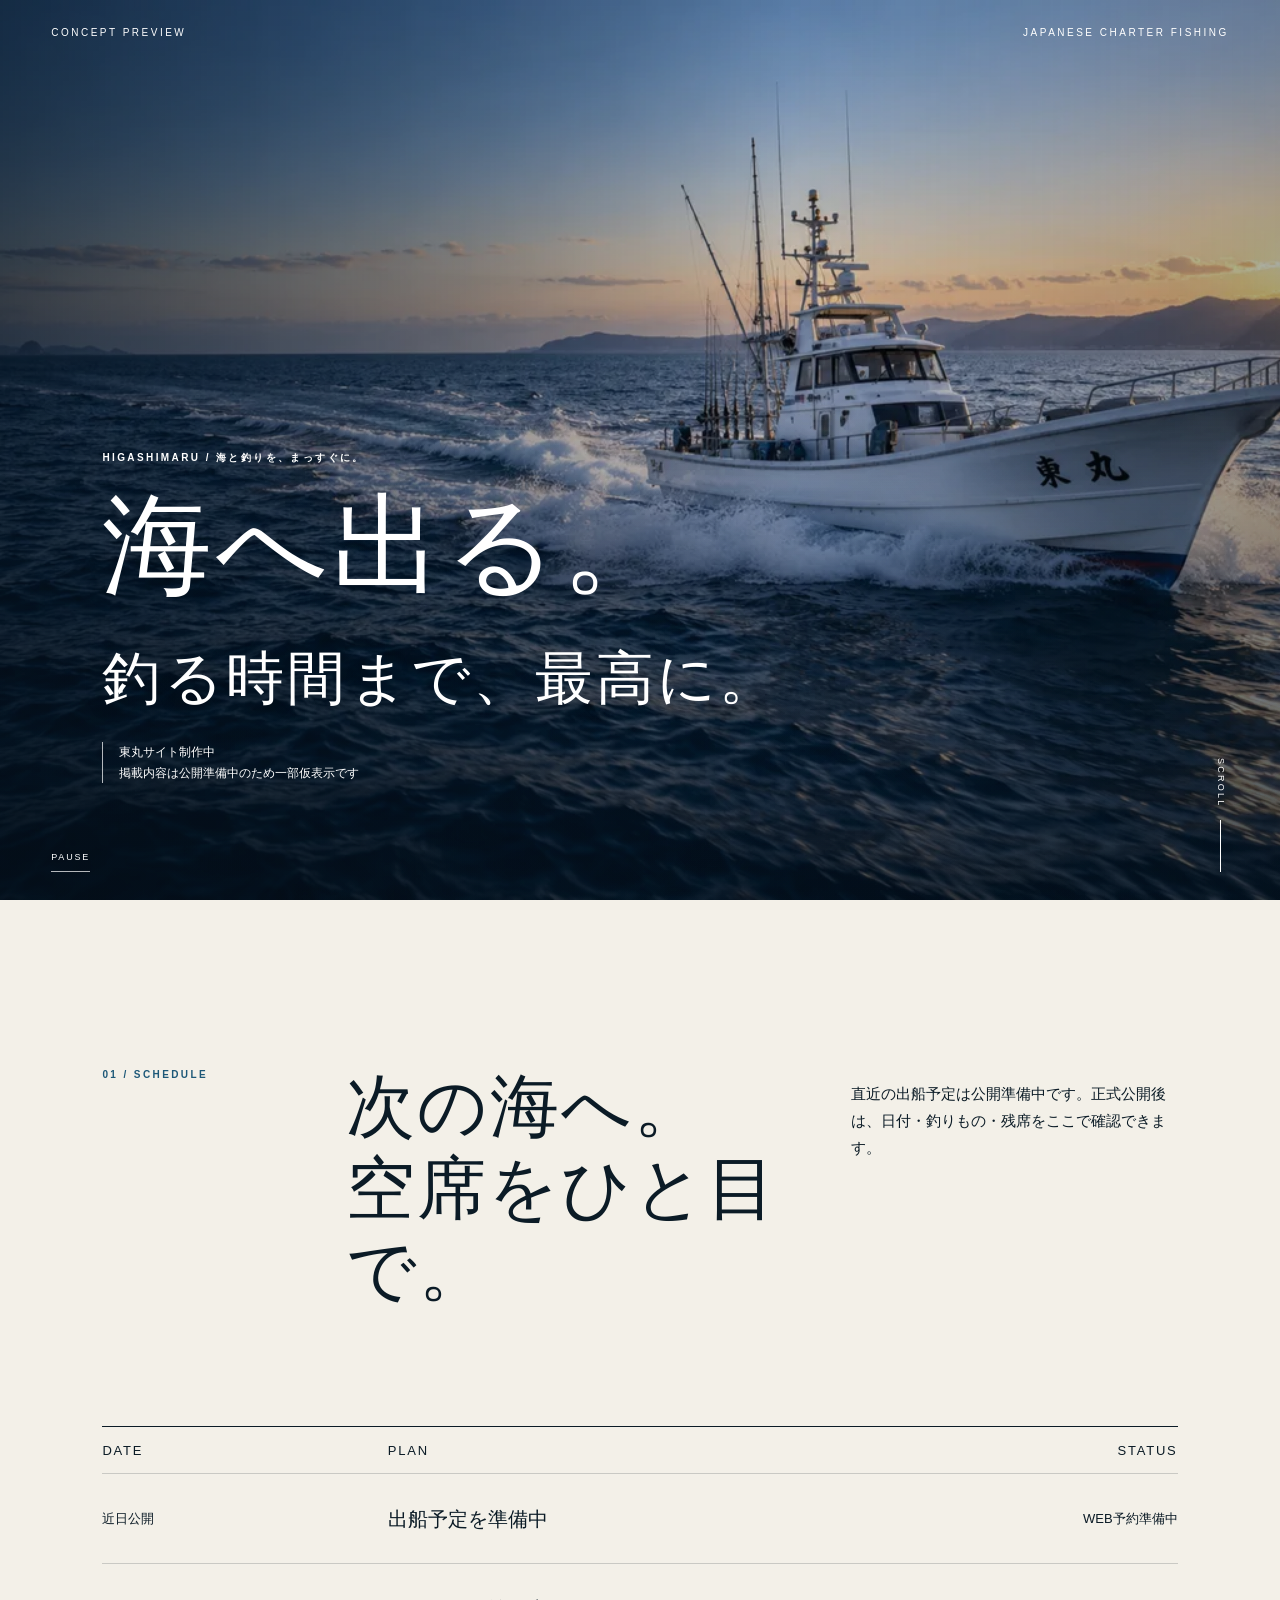
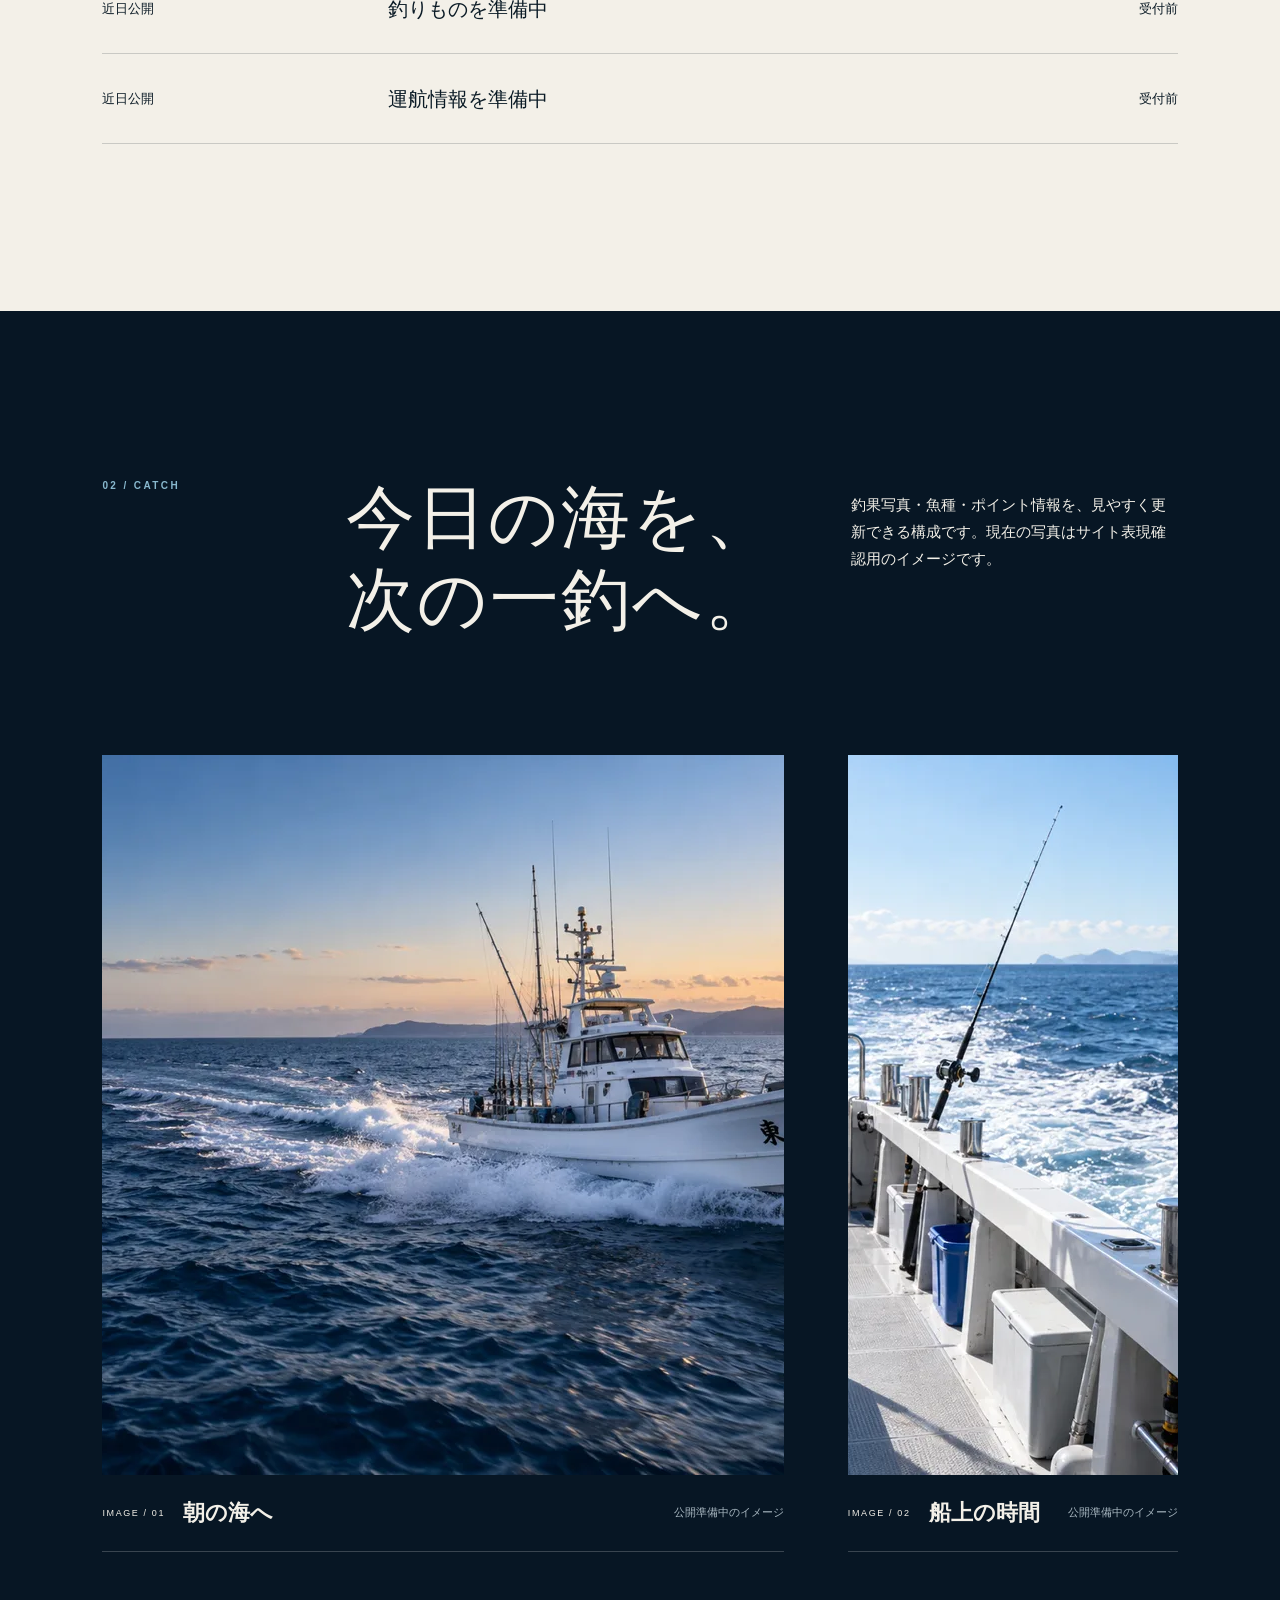
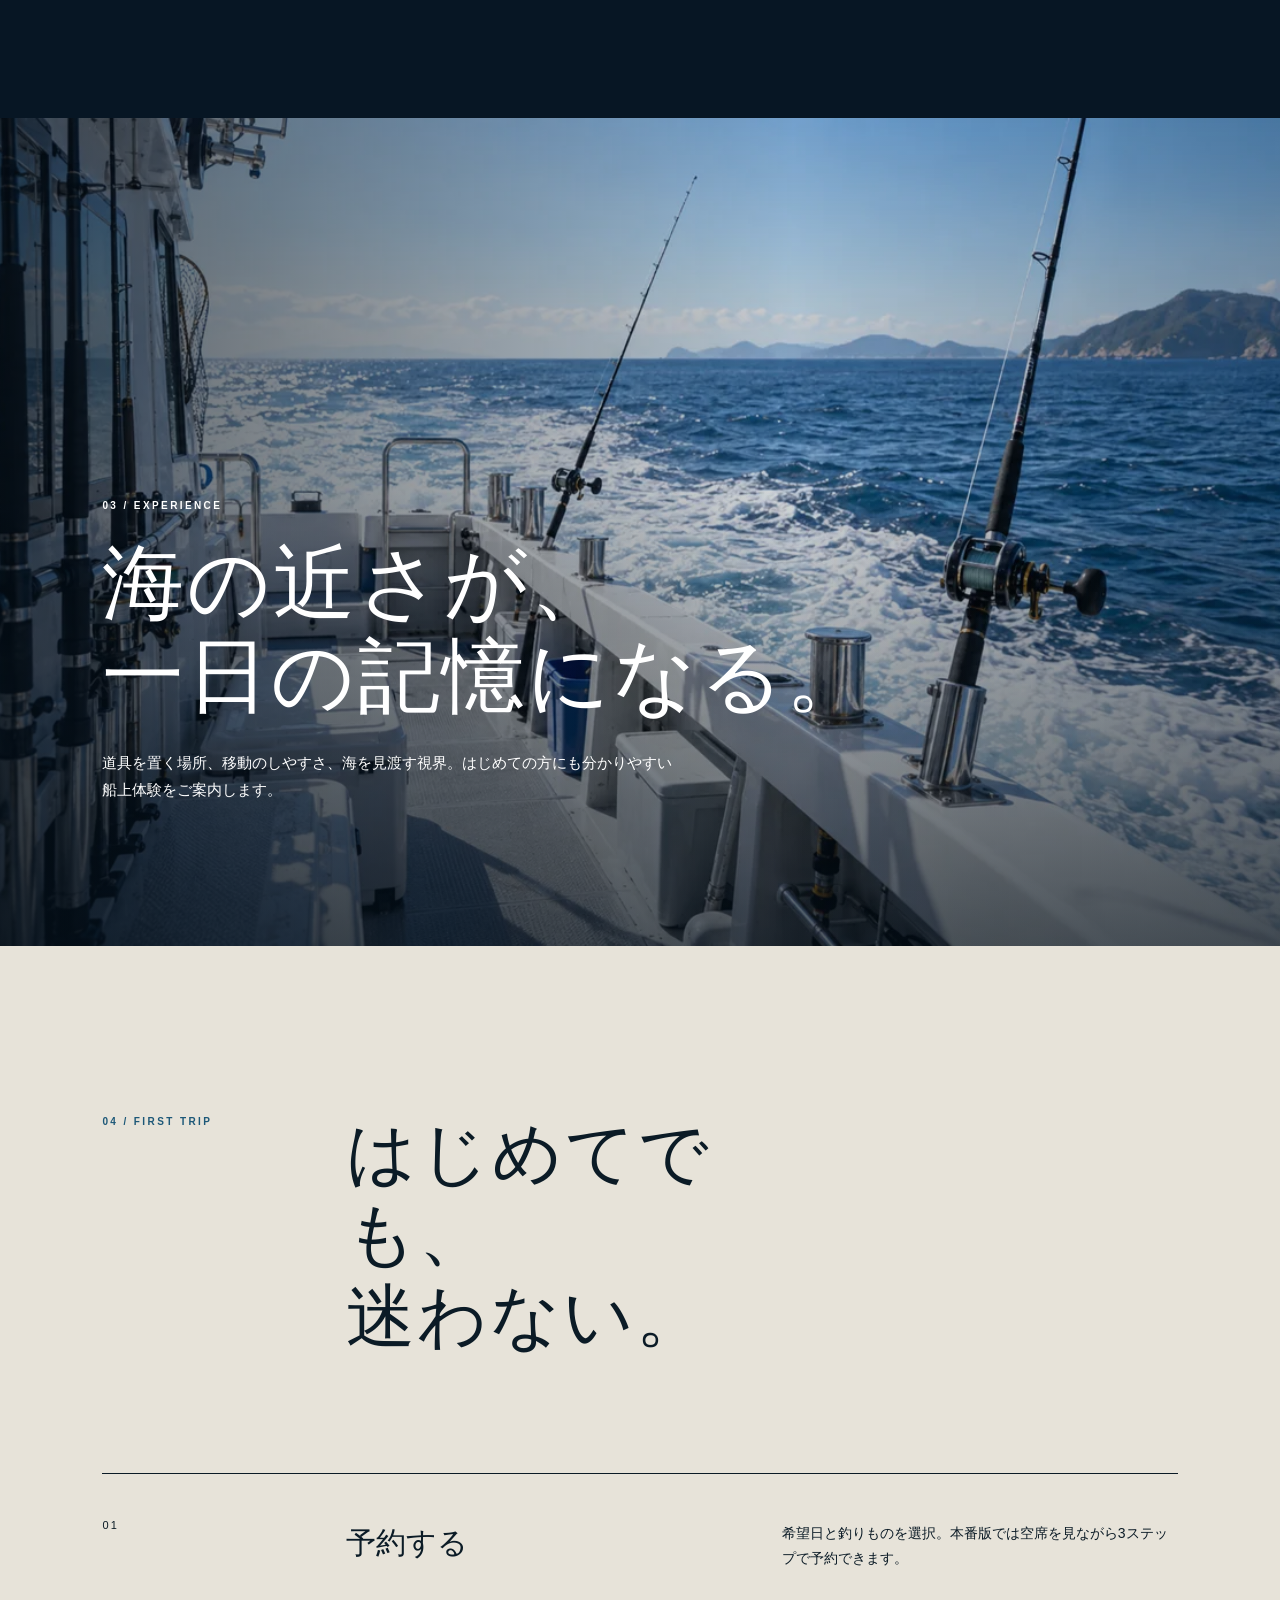
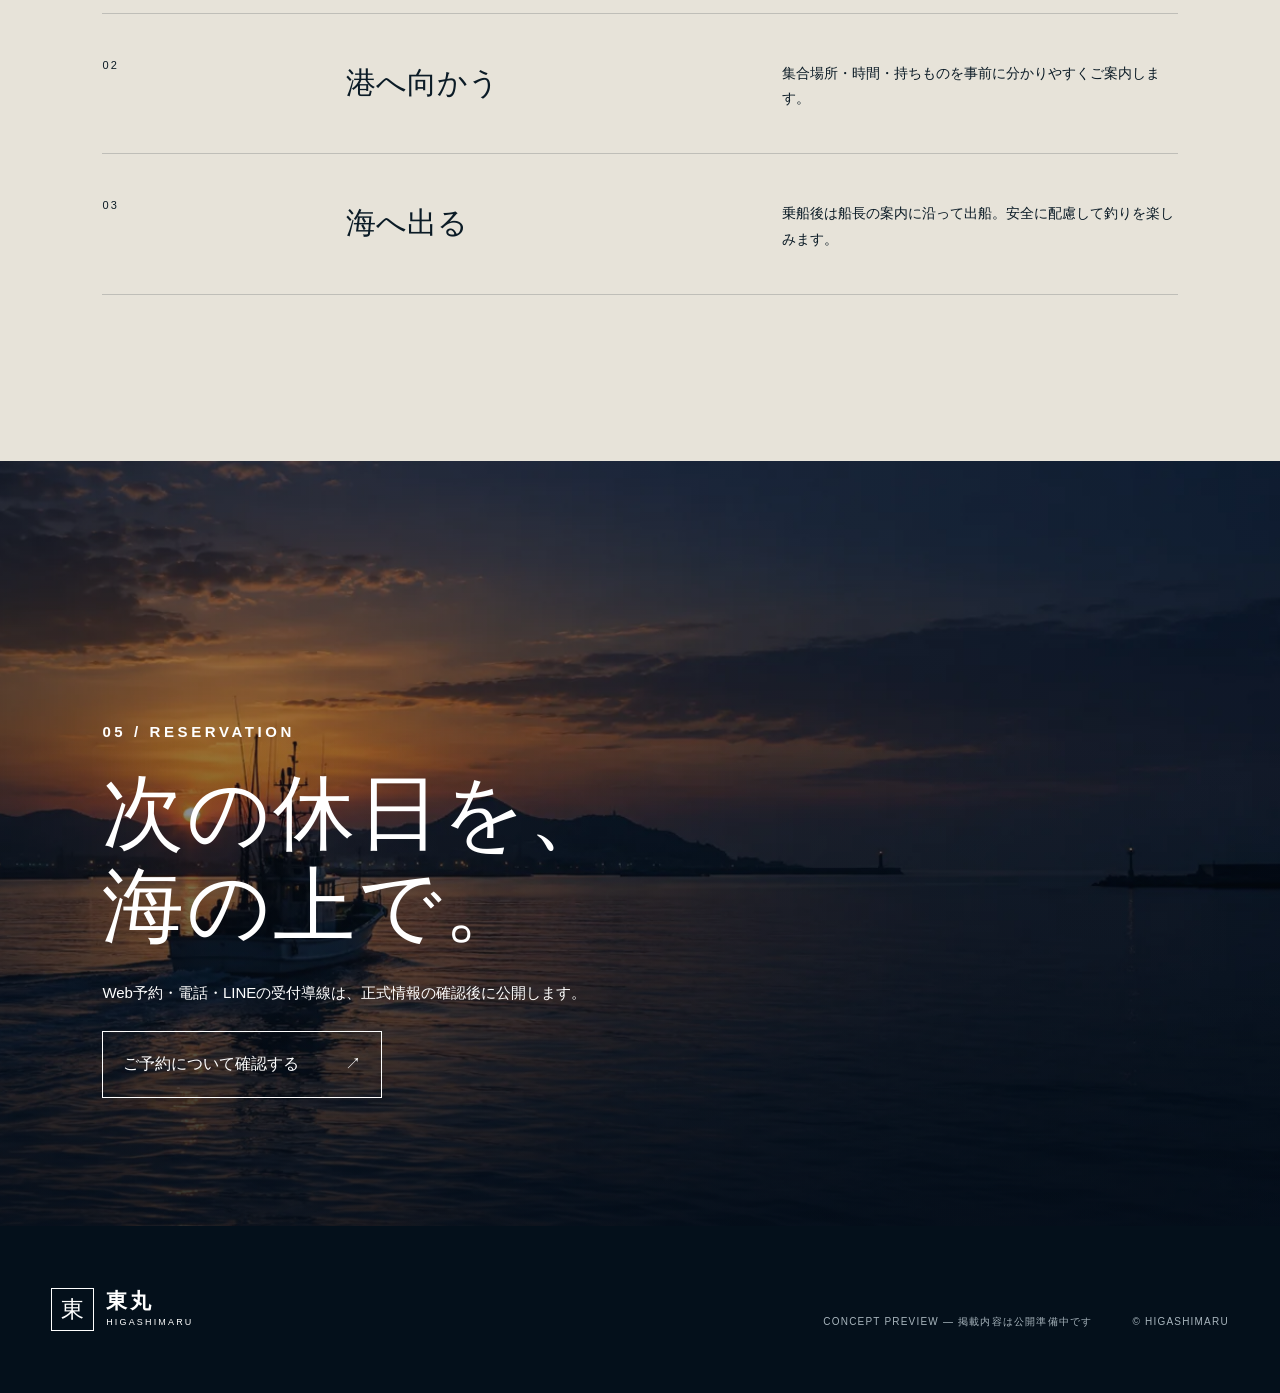
==== higashimaru/index.html @ 5041ba34 "feat: add Higashimaru charter boat concept preview" ====
<!doctype html>
<html lang="ja">
<head>
  <meta charset="utf-8">
  <meta name="viewport" content="width=device-width,initial-scale=1,viewport-fit=cover">
  <meta name="theme-color" content="#071624">
  <meta name="description" content="乗合船 東丸のコンセプトプレビュー。空席情報、船上体験、はじめての方へのご案内、予約導線をご覧いただけます。">
  <title>東丸 HIGASHIMARU｜海へ出る。</title>
  <link rel="preload" as="image" href="media/hero-boat.webp" fetchpriority="high">
  <link rel="stylesheet" href="style.css">
</head>
<body>
  <a class="skip-link" href="#main">本文へ移動</a>

  <header class="site-header" data-header>
    <a class="brand" href="#top" aria-label="東丸 トップへ">
      <span class="brand-mark" aria-hidden="true">東</span>
      <span><b>東丸</b><small>HIGASHIMARU</small></span>
    </a>
    <nav class="desktop-nav" aria-label="メインメニュー">
      <a href="#schedule">空席情報</a>
      <a href="#catch">釣果イメージ</a>
      <a href="#experience">船上体験</a>
      <a href="#first">はじめての方へ</a>
      <a class="nav-cta" href="#reservation">ご予約について</a>
    </nav>
    <button class="menu-button" type="button" aria-expanded="false" aria-controls="mobile-menu" data-menu-button>
      <span class="sr-only">メニューを開く</span><i></i><i></i>
    </button>
  </header>

  <nav class="mobile-menu" id="mobile-menu" aria-label="モバイルメニュー" aria-hidden="true" data-mobile-menu>
    <a href="#schedule"><span>01</span>空席情報</a>
    <a href="#catch"><span>02</span>釣果イメージ</a>
    <a href="#experience"><span>03</span>船上体験</a>
    <a href="#first"><span>04</span>はじめての方へ</a>
    <a href="#reservation"><span>05</span>ご予約について</a>
  </nav>

  <main id="main">
    <section class="hero" id="top" aria-labelledby="hero-title">
      <video class="hero-video" autoplay muted loop playsinline preload="metadata" poster="media/hero-boat.webp" data-video>
        <source src="media/hero-boat.mp4" type="video/mp4">
      </video>
      <div class="hero-shade"></div>
      <div class="hero-topline">
        <span>CONCEPT PREVIEW</span><span>JAPANESE CHARTER FISHING</span>
      </div>
      <div class="hero-copy">
        <p class="eyebrow">HIGASHIMARU / 海と釣りを、まっすぐに。</p>
        <h1 id="hero-title">海へ出る。<br><em>釣る時間まで、最高に。</em></h1>
        <p class="preview-note">東丸サイト制作中<br>掲載内容は公開準備中のため一部仮表示です</p>
      </div>
      <button class="video-toggle" type="button" data-video-toggle aria-label="背景動画を一時停止">PAUSE</button>
      <a class="scroll-cue" href="#schedule"><span>SCROLL</span><i></i></a>
    </section>

    <section class="section schedule" id="schedule" aria-labelledby="schedule-title">
      <div class="section-head reveal">
        <p class="section-index">01 / SCHEDULE</p>
        <h2 id="schedule-title">次の海へ。<br>空席をひと目で。</h2>
        <p>直近の出船予定は公開準備中です。正式公開後は、日付・釣りもの・残席をここで確認できます。</p>
      </div>
      <div class="schedule-board reveal" role="table" aria-label="出船予定の準備表示">
        <div class="schedule-row schedule-labels" role="row">
          <span role="columnheader">DATE</span><span role="columnheader">PLAN</span><span role="columnheader">STATUS</span>
        </div>
        <div class="schedule-row" role="row"><time role="cell">近日公開</time><strong role="cell">出船予定を準備中</strong><span role="cell">WEB予約準備中</span></div>
        <div class="schedule-row" role="row"><time role="cell">近日公開</time><strong role="cell">釣りものを準備中</strong><span role="cell">受付前</span></div>
        <div class="schedule-row" role="row"><time role="cell">近日公開</time><strong role="cell">運航情報を準備中</strong><span role="cell">受付前</span></div>
      </div>
    </section>

    <section class="section catch" id="catch" aria-labelledby="catch-title">
      <div class="section-head reveal">
        <p class="section-index">02 / CATCH</p>
        <h2 id="catch-title">今日の海を、<br>次の一釣へ。</h2>
        <p>釣果写真・魚種・ポイント情報を、見やすく更新できる構成です。現在の写真はサイト表現確認用のイメージです。</p>
      </div>
      <div class="catch-grid">
        <figure class="catch-feature reveal"><img src="media/hero-boat.webp" width="1280" height="720" alt="朝の海を航走する東丸のイメージ" loading="lazy"><figcaption><small>IMAGE / 01</small><strong>朝の海へ</strong><span>公開準備中のイメージ</span></figcaption></figure>
        <figure class="catch-small reveal"><img src="media/deck-sea.webp" width="1280" height="720" alt="釣り竿を備えた船上デッキのイメージ" loading="lazy"><figcaption><small>IMAGE / 02</small><strong>船上の時間</strong><span>公開準備中のイメージ</span></figcaption></figure>
      </div>
    </section>

    <section class="film-section" id="experience" aria-labelledby="experience-title">
      <video autoplay muted loop playsinline preload="none" poster="media/deck-sea.webp" data-video>
        <source src="media/deck-sea.mp4" type="video/mp4">
      </video>
      <div class="film-shade"></div>
      <div class="film-copy reveal">
        <p class="section-index">03 / EXPERIENCE</p>
        <h2 id="experience-title">海の近さが、<br>一日の記憶になる。</h2>
        <p>道具を置く場所、移動のしやすさ、海を見渡す視界。はじめての方にも分かりやすい船上体験をご案内します。</p>
      </div>
    </section>

    <section class="section first" id="first" aria-labelledby="first-title">
      <div class="section-head reveal">
        <p class="section-index">04 / FIRST TRIP</p>
        <h2 id="first-title">はじめてでも、<br>迷わない。</h2>
      </div>
      <ol class="steps">
        <li class="reveal"><span>01</span><div><h3>予約する</h3><p>希望日と釣りものを選択。本番版では空席を見ながら3ステップで予約できます。</p></div></li>
        <li class="reveal"><span>02</span><div><h3>港へ向かう</h3><p>集合場所・時間・持ちものを事前に分かりやすくご案内します。</p></div></li>
        <li class="reveal"><span>03</span><div><h3>海へ出る</h3><p>乗船後は船長の案内に沿って出船。安全に配慮して釣りを楽しみます。</p></div></li>
      </ol>
    </section>

    <section class="reservation" id="reservation" aria-labelledby="reservation-title">
      <video autoplay muted loop playsinline preload="none" poster="media/sunset-return.webp" data-video>
        <source src="media/sunset-return.mp4" type="video/mp4">
      </video>
      <div class="film-shade"></div>
      <div class="reservation-copy reveal">
        <p class="section-index">05 / RESERVATION</p>
        <h2 id="reservation-title">次の休日を、<br>海の上で。</h2>
        <p>Web予約・電話・LINEの受付導線は、正式情報の確認後に公開します。</p>
        <button class="outline-button" type="button" data-open-dialog>ご予約について確認する <span>↗</span></button>
      </div>
    </section>
  </main>

  <footer>
    <div class="brand footer-brand"><span class="brand-mark" aria-hidden="true">東</span><span><b>東丸</b><small>HIGASHIMARU</small></span></div>
    <p>CONCEPT PREVIEW — 掲載内容は公開準備中です</p>
    <small>© HIGASHIMARU</small>
  </footer>

  <dialog class="reservation-dialog" data-dialog aria-labelledby="dialog-title">
    <button class="dialog-close" type="button" data-close-dialog aria-label="閉じる">×</button>
    <p class="section-index">RESERVATION PREVIEW</p>
    <h2 id="dialog-title">予約機能は準備中です。</h2>
    <p>現在はラフ画面のため、実際の予約送信はできません。正式な受付方法は公開時にご案内します。</p>
    <button class="dialog-button" type="button" data-close-dialog>画面に戻る</button>
  </dialog>

  <script src="script.js" defer></script>
</body>
</html>
---- higashimaru/style.css ----
:root{--navy:#071624;--navy-2:#0c2638;--paper:#f3f0e8;--ink:#0b1b26;--blue:#1d5878;--line:rgba(11,27,38,.18);--white:#fff;--ease:cubic-bezier(.22,1,.36,1)}
*{box-sizing:border-box}html{scroll-behavior:smooth}body{margin:0;background:var(--paper);color:var(--ink);font-family:-apple-system,BlinkMacSystemFont,"Hiragino Sans","Yu Gothic",sans-serif;line-height:1.8}body.menu-open{overflow:hidden}a{color:inherit;text-decoration:none}button{font:inherit}img,video{display:block;width:100%}.sr-only{position:absolute;width:1px;height:1px;padding:0;margin:-1px;overflow:hidden;clip:rect(0,0,0,0);white-space:nowrap;border:0}.skip-link{position:fixed;z-index:100;top:8px;left:8px;padding:10px 16px;background:#fff;transform:translateY(-150%)}.skip-link:focus{transform:none}
.site-header{position:fixed;z-index:50;inset:0 0 auto;min-height:76px;padding:12px clamp(20px,4vw,64px);display:flex;align-items:center;justify-content:space-between;background:rgba(243,240,232,.9);border-bottom:1px solid rgba(11,27,38,.12);backdrop-filter:blur(18px);opacity:0;transform:translateY(-16px);pointer-events:none;transition:opacity .45s var(--ease),transform .45s var(--ease)}.site-header.is-visible{opacity:1;transform:none;pointer-events:auto}.brand{display:inline-flex;align-items:center;gap:12px}.brand-mark{display:grid;place-items:center;width:43px;height:43px;border:1px solid currentColor;font-family:"Yu Mincho","Hiragino Mincho ProN",serif;font-size:23px}.brand b,.brand small{display:block}.brand b{font-family:"Yu Mincho","Hiragino Mincho ProN",serif;font-size:21px;line-height:1.15;letter-spacing:.15em}.brand small{font-size:9px;letter-spacing:.24em}.desktop-nav{display:flex;align-items:center;gap:clamp(18px,2vw,34px);font-size:13px;font-weight:600}.desktop-nav a{position:relative;padding:12px 0}.desktop-nav a:not(.nav-cta)::after{content:"";position:absolute;left:0;bottom:7px;width:100%;height:1px;background:currentColor;transform:scaleX(0);transform-origin:right;transition:transform .3s}.desktop-nav a:hover::after,.desktop-nav a:focus-visible::after{transform:scaleX(1);transform-origin:left}.nav-cta{padding:10px 16px!important;border:1px solid var(--ink);transition:.25s}.nav-cta:hover,.nav-cta:focus-visible{background:var(--ink);color:var(--paper)}.menu-button{display:none;width:48px;height:48px;border:0;background:transparent}.menu-button i{display:block;width:26px;height:1px;margin:7px auto;background:currentColor;transition:.3s}.mobile-menu{position:fixed;z-index:45;inset:0;background:var(--paper);padding:110px 24px 40px;display:flex;flex-direction:column;visibility:hidden;opacity:0;transition:.3s}.mobile-menu.is-open{visibility:visible;opacity:1}.mobile-menu a{display:flex;align-items:baseline;gap:20px;padding:13px 0;border-bottom:1px solid var(--line);font-family:"Yu Mincho","Hiragino Mincho ProN",serif;font-size:clamp(23px,8vw,34px)}.mobile-menu span{font:10px sans-serif;letter-spacing:.18em}
.hero{position:relative;min-height:100svh;overflow:hidden;background:var(--navy);color:#fff}.hero-video,.film-section>video,.reservation>video{position:absolute;inset:0;height:100%;object-fit:cover}.hero-video{animation:hero-settle 1.4s var(--ease) both}.hero-shade,.film-shade{position:absolute;inset:0;background:linear-gradient(90deg,rgba(4,15,25,.68) 0%,rgba(4,15,25,.16) 62%,rgba(4,15,25,.34)),linear-gradient(0deg,rgba(4,15,25,.62),transparent 55%)}.hero-topline{position:absolute;top:0;left:0;right:0;padding:24px clamp(20px,4vw,64px);display:flex;justify-content:space-between;font-size:10px;letter-spacing:.25em}.hero-copy{position:absolute;left:clamp(20px,8vw,128px);bottom:clamp(85px,13vh,145px);max-width:940px}.eyebrow,.section-index{margin:0 0 22px;font-size:10px;font-weight:700;letter-spacing:.24em}.hero h1,.section h2,.film-copy h2,.reservation h2{font-family:"Yu Mincho","Hiragino Mincho ProN",serif;font-weight:500;letter-spacing:.03em}.hero h1{margin:0;font-size:clamp(46px,8.6vw,126px);line-height:1.04;text-shadow:0 2px 25px rgba(0,0,0,.15)}.hero h1 em{font-style:normal;font-size:.53em}.preview-note{margin:24px 0 0;padding-left:16px;border-left:1px solid rgba(255,255,255,.7);font-size:12px;line-height:1.7}.scroll-cue{position:absolute;right:clamp(22px,4vw,60px);bottom:28px;display:flex;align-items:center;gap:12px;font-size:9px;letter-spacing:.25em;writing-mode:vertical-rl}.scroll-cue i{height:52px;width:1px;background:#fff;animation:scroll-line 1.8s infinite}.video-toggle{position:absolute;left:clamp(20px,4vw,64px);bottom:28px;border:0;border-bottom:1px solid rgba(255,255,255,.7);padding:6px 0;background:none;color:#fff;font-size:9px;letter-spacing:.2em}
.section{padding:clamp(100px,13vw,190px) clamp(20px,8vw,128px)}.section-head{display:grid;grid-template-columns:minmax(120px,.55fr) 1.35fr 1fr;gap:clamp(24px,5vw,80px);align-items:start;margin-bottom:clamp(60px,9vw,120px)}.section-head h2{margin:0;font-size:clamp(40px,5.4vw,76px);line-height:1.18}.section-head>p:last-child{max-width:430px;margin:14px 0 0;font-size:15px}.section-index{color:var(--blue)}
.schedule{background:var(--paper)}.schedule-board{border-top:1px solid var(--ink)}.schedule-row{display:grid;grid-template-columns:.7fr 1.4fr .65fr;gap:24px;align-items:center;min-height:90px;border-bottom:1px solid var(--line)}.schedule-row time,.schedule-row span{font-size:13px}.schedule-row strong{font-family:"Yu Mincho","Hiragino Mincho ProN",serif;font-size:20px;font-weight:500}.schedule-row>span:last-child{justify-self:end}.schedule-labels{min-height:47px;font-size:9px;letter-spacing:.2em}.schedule-labels span:last-child{justify-self:end}
.catch{background:var(--navy);color:var(--paper)}.catch .section-index{color:#88b8ce}.catch-grid{display:grid;grid-template-columns:1.55fr .75fr;gap:clamp(24px,5vw,70px);align-items:end}.catch figure{margin:0}.catch img{aspect-ratio:16/10;object-fit:cover}.catch-small img{aspect-ratio:4/5}.catch figcaption{display:grid;grid-template-columns:auto 1fr auto;gap:18px;align-items:center;padding:18px 0;border-bottom:1px solid rgba(255,255,255,.2)}.catch figcaption small{font-size:9px;letter-spacing:.18em}.catch figcaption strong{font-family:"Yu Mincho","Hiragino Mincho ProN",serif;font-size:22px}.catch figcaption span{font-size:11px;color:#a9b8c1}
.film-section,.reservation{position:relative;min-height:92svh;display:flex;align-items:flex-end;overflow:hidden;color:#fff;background:var(--navy)}.film-copy,.reservation-copy{position:relative;z-index:1;width:min(850px,88vw);margin:0 0 clamp(70px,10vw,135px) clamp(20px,8vw,128px)}.film-copy h2,.reservation h2{margin:0 0 26px;font-size:clamp(43px,6.4vw,88px);line-height:1.14}.film-copy>p:last-child,.reservation-copy>p{max-width:570px;font-size:15px}.film-section .section-index,.reservation .section-index{color:#fff}.first{background:#e7e3d9}.steps{margin:0;padding:0;list-style:none;border-top:1px solid var(--ink)}.steps li{display:grid;grid-template-columns:minmax(120px,.55fr) 1.35fr 1fr;gap:clamp(24px,5vw,80px);padding:42px 0;border-bottom:1px solid var(--line)}.steps>li>span{font-size:11px;letter-spacing:.2em}.steps div{grid-column:2/4;display:grid;grid-template-columns:1fr 1fr;gap:40px}.steps h3{margin:0;font-family:"Yu Mincho","Hiragino Mincho ProN",serif;font-size:30px;font-weight:500}.steps p{margin:5px 0 0;max-width:480px;font-size:14px}.reservation{min-height:85svh}.reservation .film-shade{background:linear-gradient(90deg,rgba(5,15,28,.42),rgba(5,15,28,.28)),linear-gradient(0deg,rgba(5,15,28,.72),transparent 65%)}.outline-button{margin-top:25px;min-width:280px;padding:18px 20px;border:1px solid #fff;background:transparent;color:#fff;text-align:left;display:flex;justify-content:space-between;transition:.3s}.outline-button:hover,.outline-button:focus-visible{background:#fff;color:var(--navy)}
footer{display:grid;grid-template-columns:1fr auto auto;gap:40px;align-items:end;padding:62px clamp(20px,4vw,64px);background:#04101b;color:#fff}footer p,footer>small{margin:0;font-size:10px;letter-spacing:.12em;color:#a8b5bd}.footer-brand{color:#fff}.reservation-dialog{width:min(560px,calc(100% - 32px));padding:clamp(34px,5vw,64px);border:0;background:var(--paper);color:var(--ink)}.reservation-dialog::backdrop{background:rgba(3,12,20,.75);backdrop-filter:blur(5px)}.reservation-dialog h2{font-family:"Yu Mincho","Hiragino Mincho ProN",serif;font-size:clamp(30px,5vw,46px);font-weight:500;line-height:1.3}.dialog-close{position:absolute;top:14px;right:17px;border:0;background:none;font-size:29px}.dialog-button{margin-top:20px;padding:13px 22px;border:1px solid var(--ink);background:var(--ink);color:#fff}.reveal{opacity:1;transform:none}.js .reveal{opacity:0;transform:translateY(24px);transition:opacity .8s var(--ease),transform .8s var(--ease)}.js .reveal.is-in{opacity:1;transform:none}
@keyframes scroll-line{0%{transform:scaleY(0);transform-origin:top}45%{transform:scaleY(1);transform-origin:top}55%{transform:scaleY(1);transform-origin:bottom}100%{transform:scaleY(0);transform-origin:bottom}}@keyframes hero-settle{from{opacity:0;transform:scale(1.04)}to{opacity:1;transform:scale(1)}}
@media(max-width:900px){.desktop-nav{display:none}.menu-button{display:block}.site-header{min-height:68px;padding:10px 18px}.site-header .brand-mark{width:39px;height:39px}.site-header .brand b{font-size:18px}.section-head{grid-template-columns:1fr}.section-head h2{grid-row:2}.section-head>p:last-child{grid-row:3}.schedule-row{grid-template-columns:.65fr 1.2fr}.schedule-row>*:last-child{grid-column:2;justify-self:start!important}.schedule-labels>*:last-child{display:none}.catch-grid{grid-template-columns:1fr}.catch-small{width:74%;margin-left:auto!important}.steps li{grid-template-columns:60px 1fr}.steps div{grid-column:2;display:block}.steps p{margin-top:12px}footer{grid-template-columns:1fr}footer p{margin-top:15px}}
@media(max-width:560px){.hero-topline span:last-child{display:none}.hero-copy{bottom:100px}.hero h1{font-size:clamp(42px,14vw,66px)}.hero h1 em{font-size:.47em}.preview-note{font-size:11px}.video-toggle{bottom:22px}.section{padding:90px 20px}.section-head{margin-bottom:52px;gap:16px}.section-head h2{font-size:42px}.schedule-row{gap:12px;min-height:96px}.schedule-row strong{font-size:16px}.catch-grid{gap:54px}.catch-small{width:84%}.catch figcaption{grid-template-columns:auto 1fr}.catch figcaption span{grid-column:2}.film-section,.reservation{min-height:78svh}.film-copy,.reservation-copy{margin:0 20px 74px;width:auto}.film-copy h2,.reservation h2{font-size:43px}.steps li{padding:30px 0}.steps h3{font-size:25px}.outline-button{width:100%;min-width:0}footer{padding:54px 20px}.reservation-dialog{padding:54px 26px 34px}}
@media(prefers-reduced-motion:reduce){html{scroll-behavior:auto}*,*::before,*::after{animation-duration:.01ms!important;animation-iteration-count:1!important;transition-duration:.01ms!important}.hero-video,.film-section video,.reservation video{display:none}.js .reveal{opacity:1;transform:none}}
:focus-visible{outline:3px solid #f5d84b;outline-offset:4px}
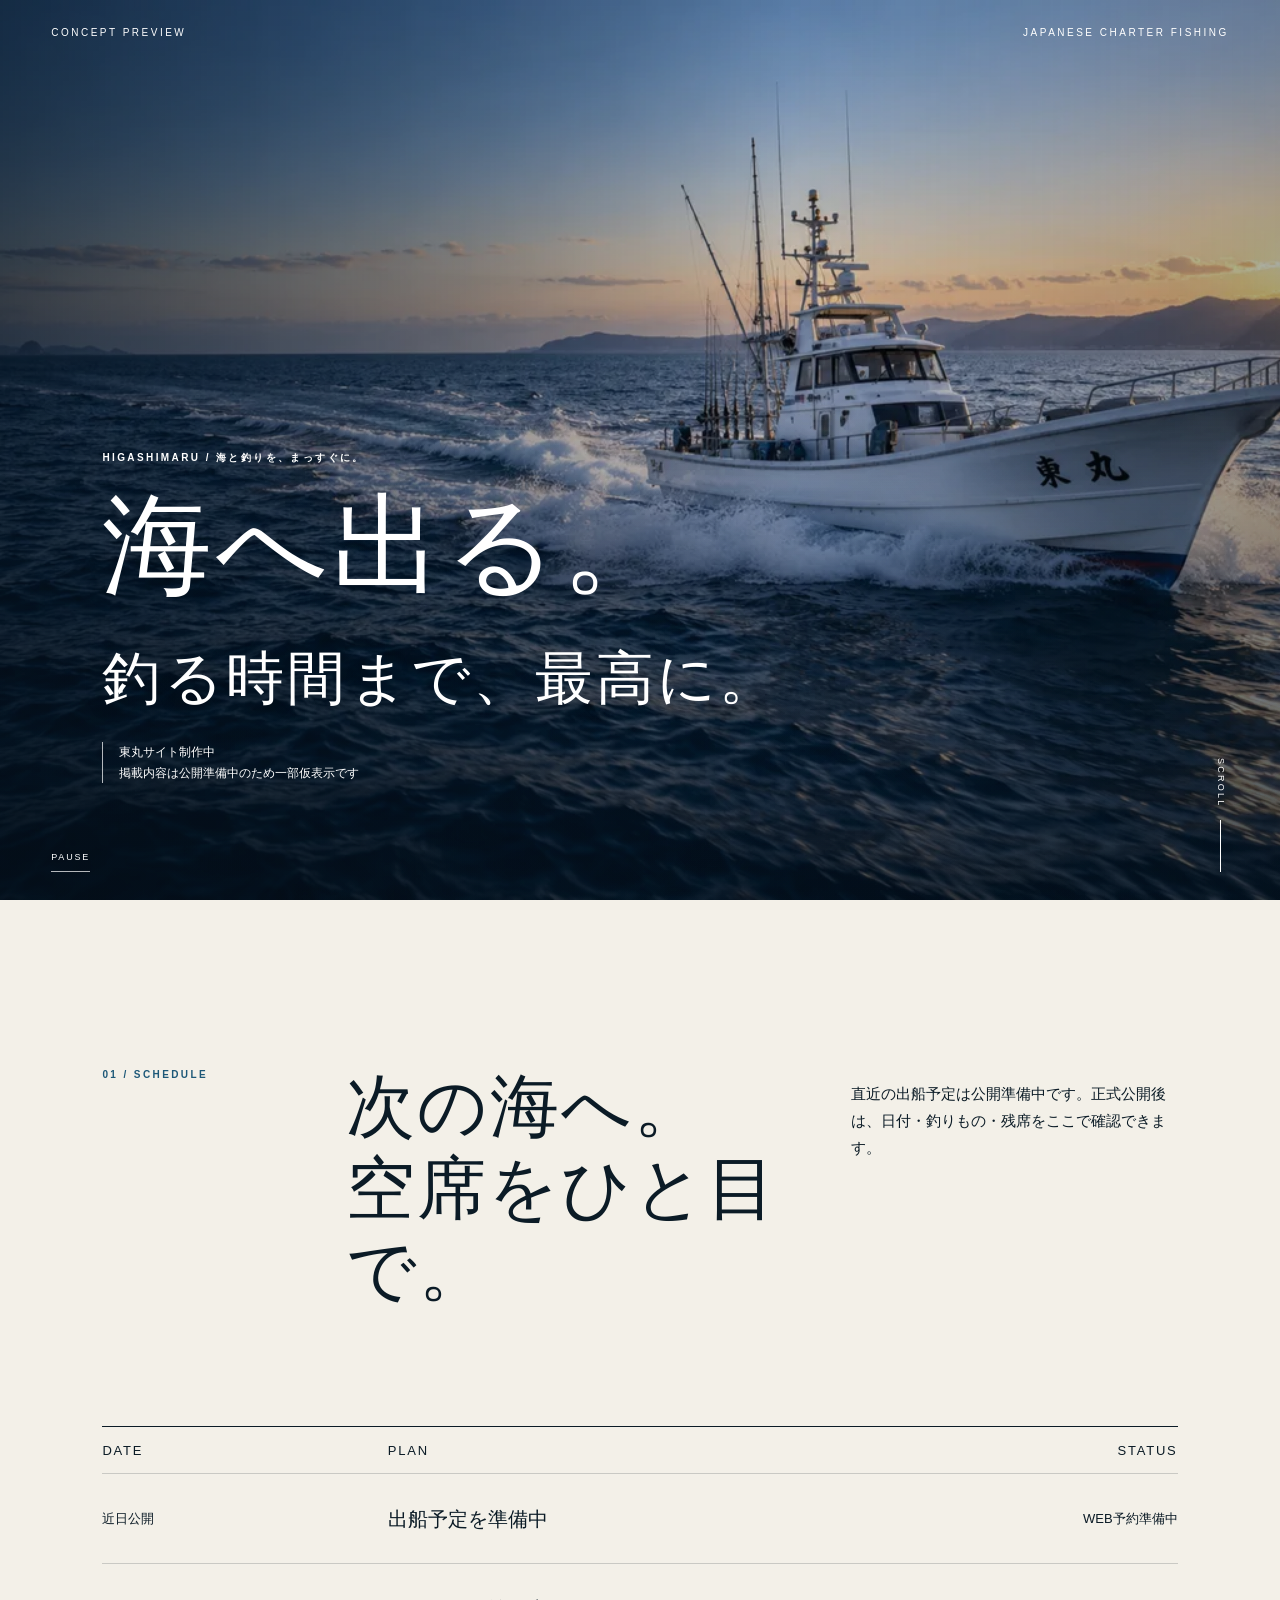
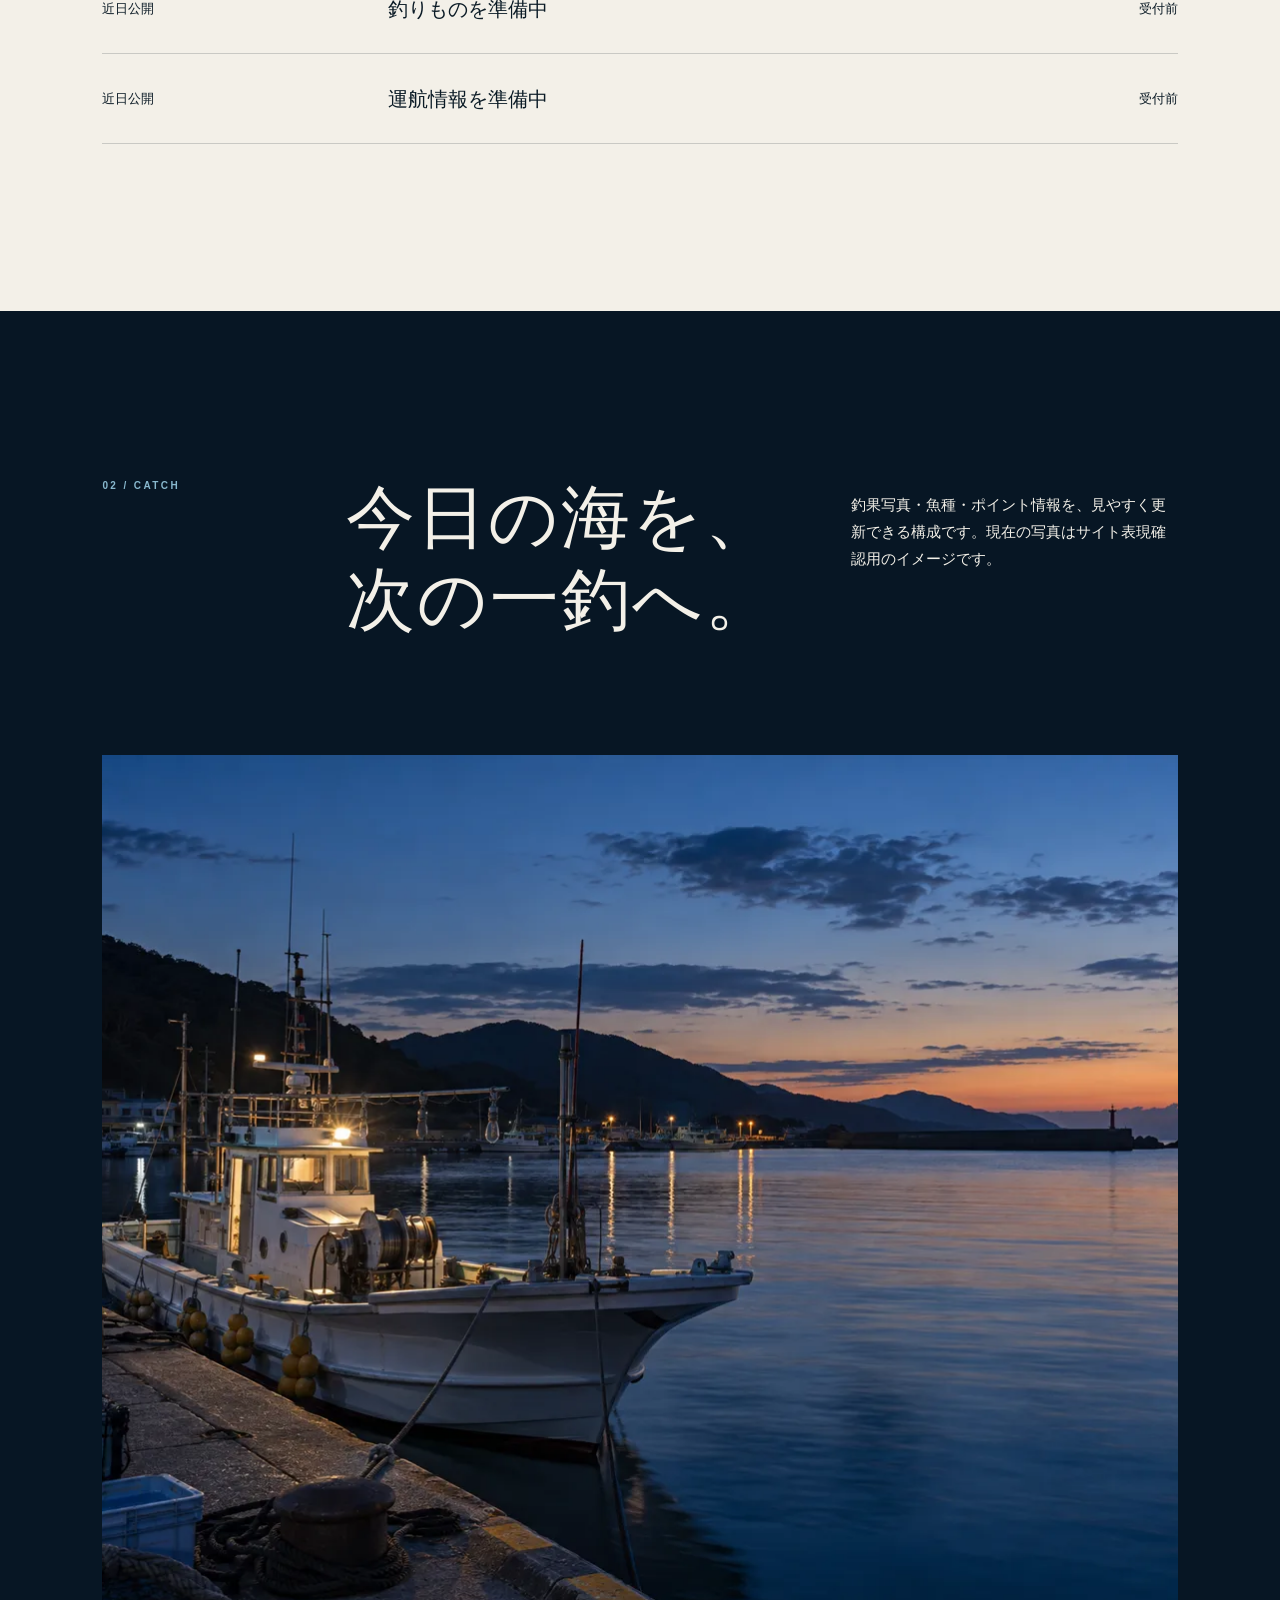
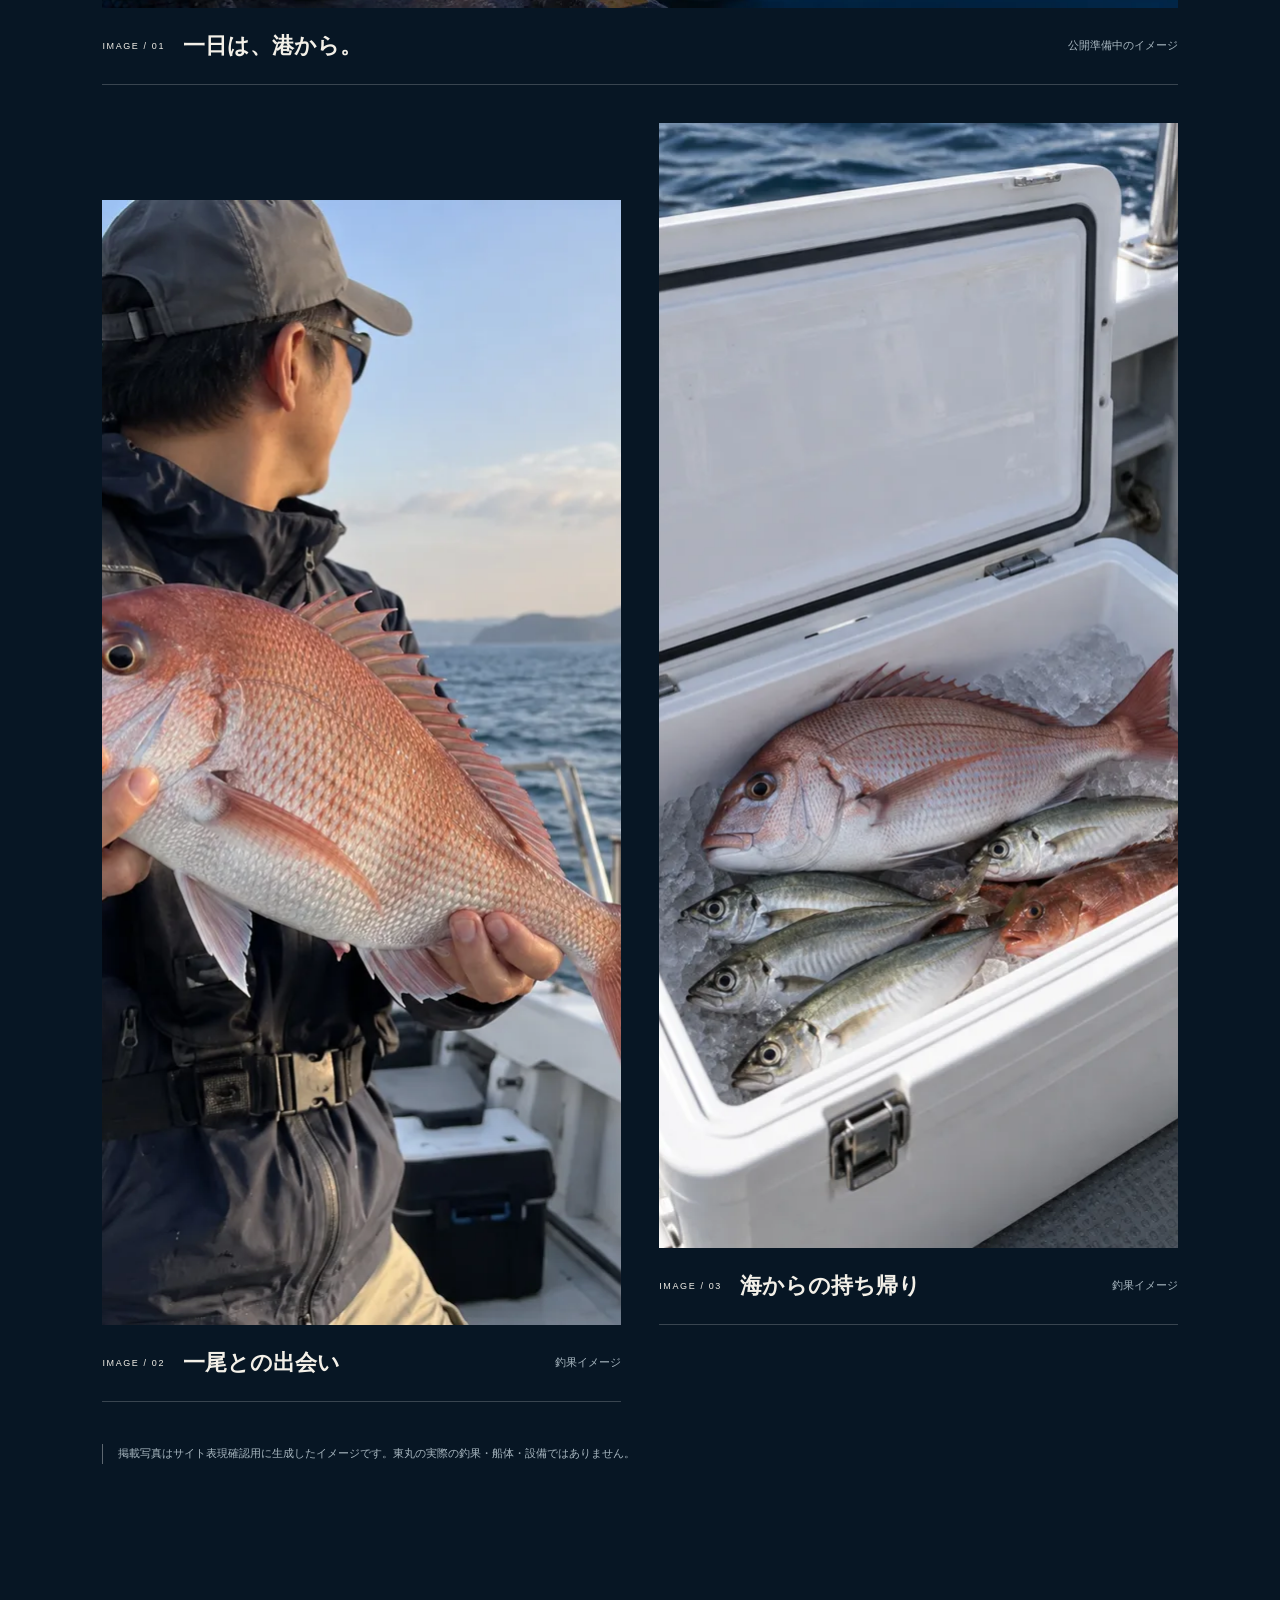
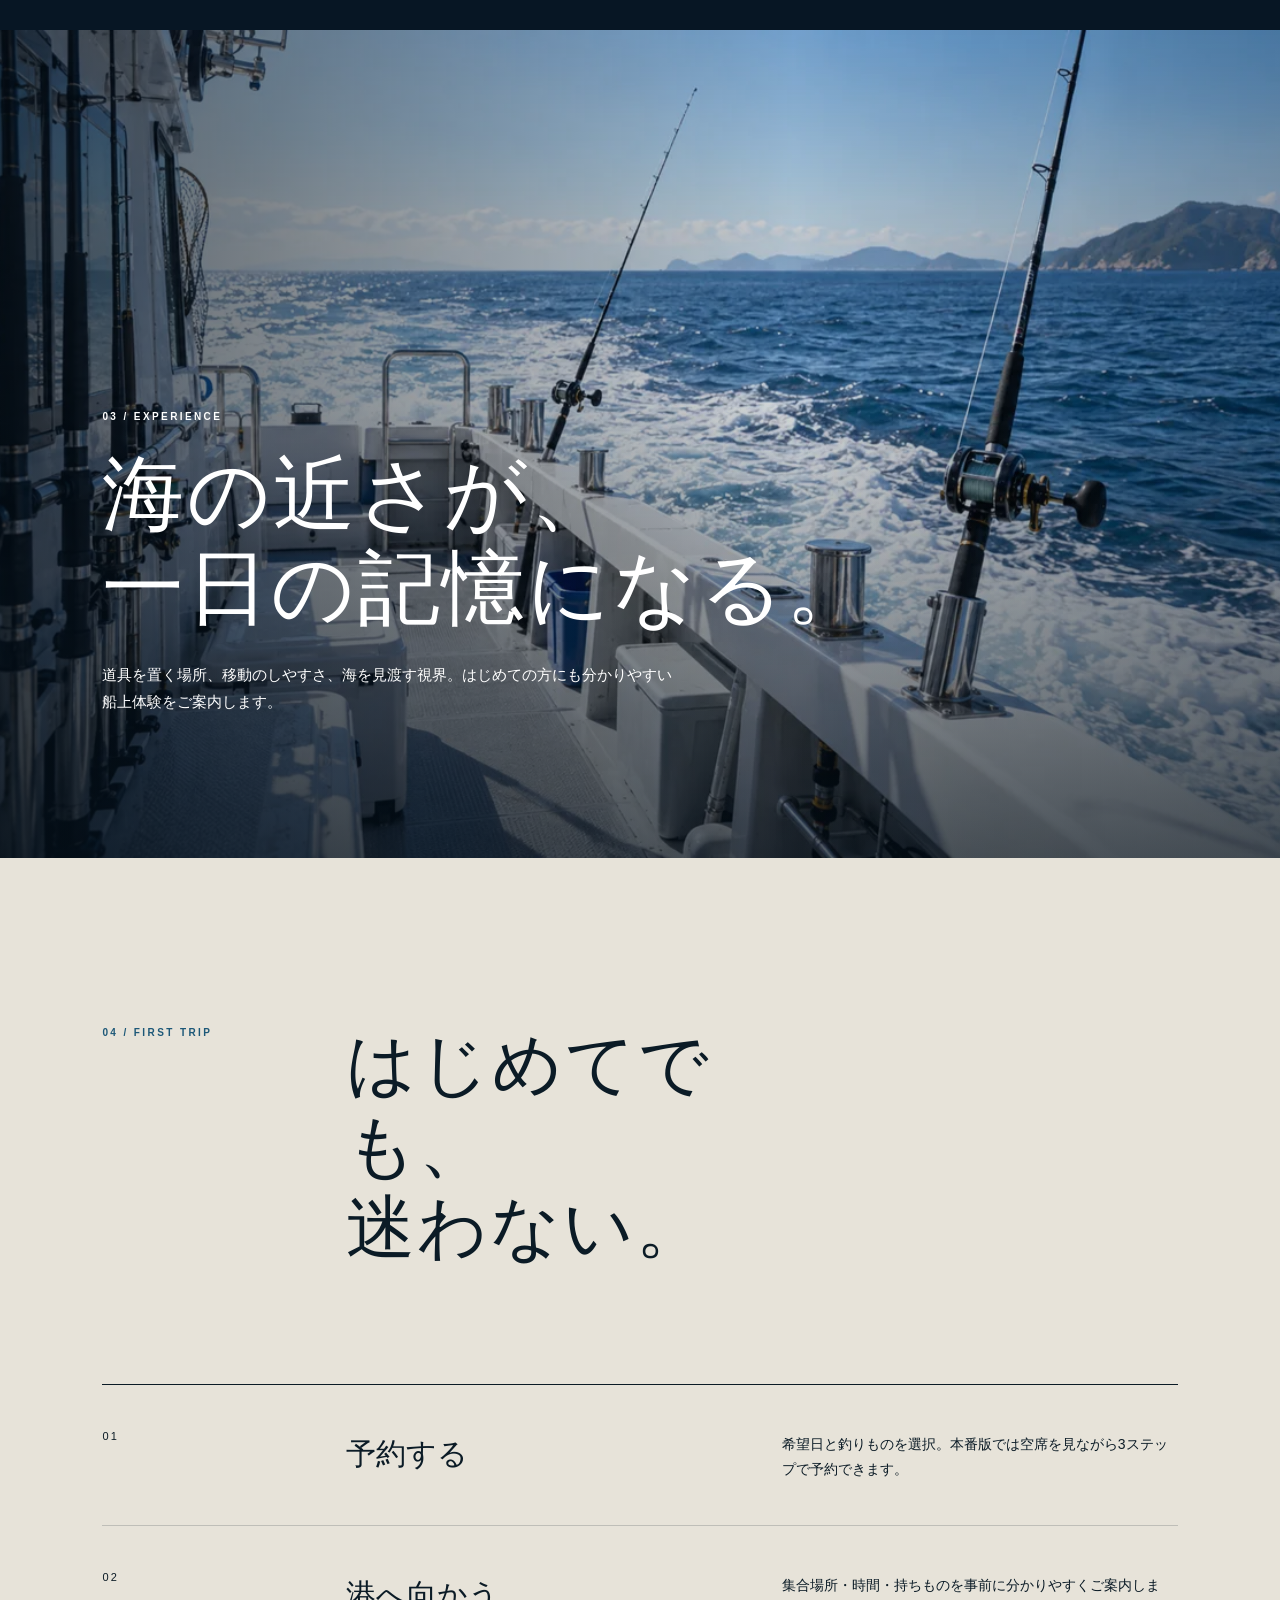
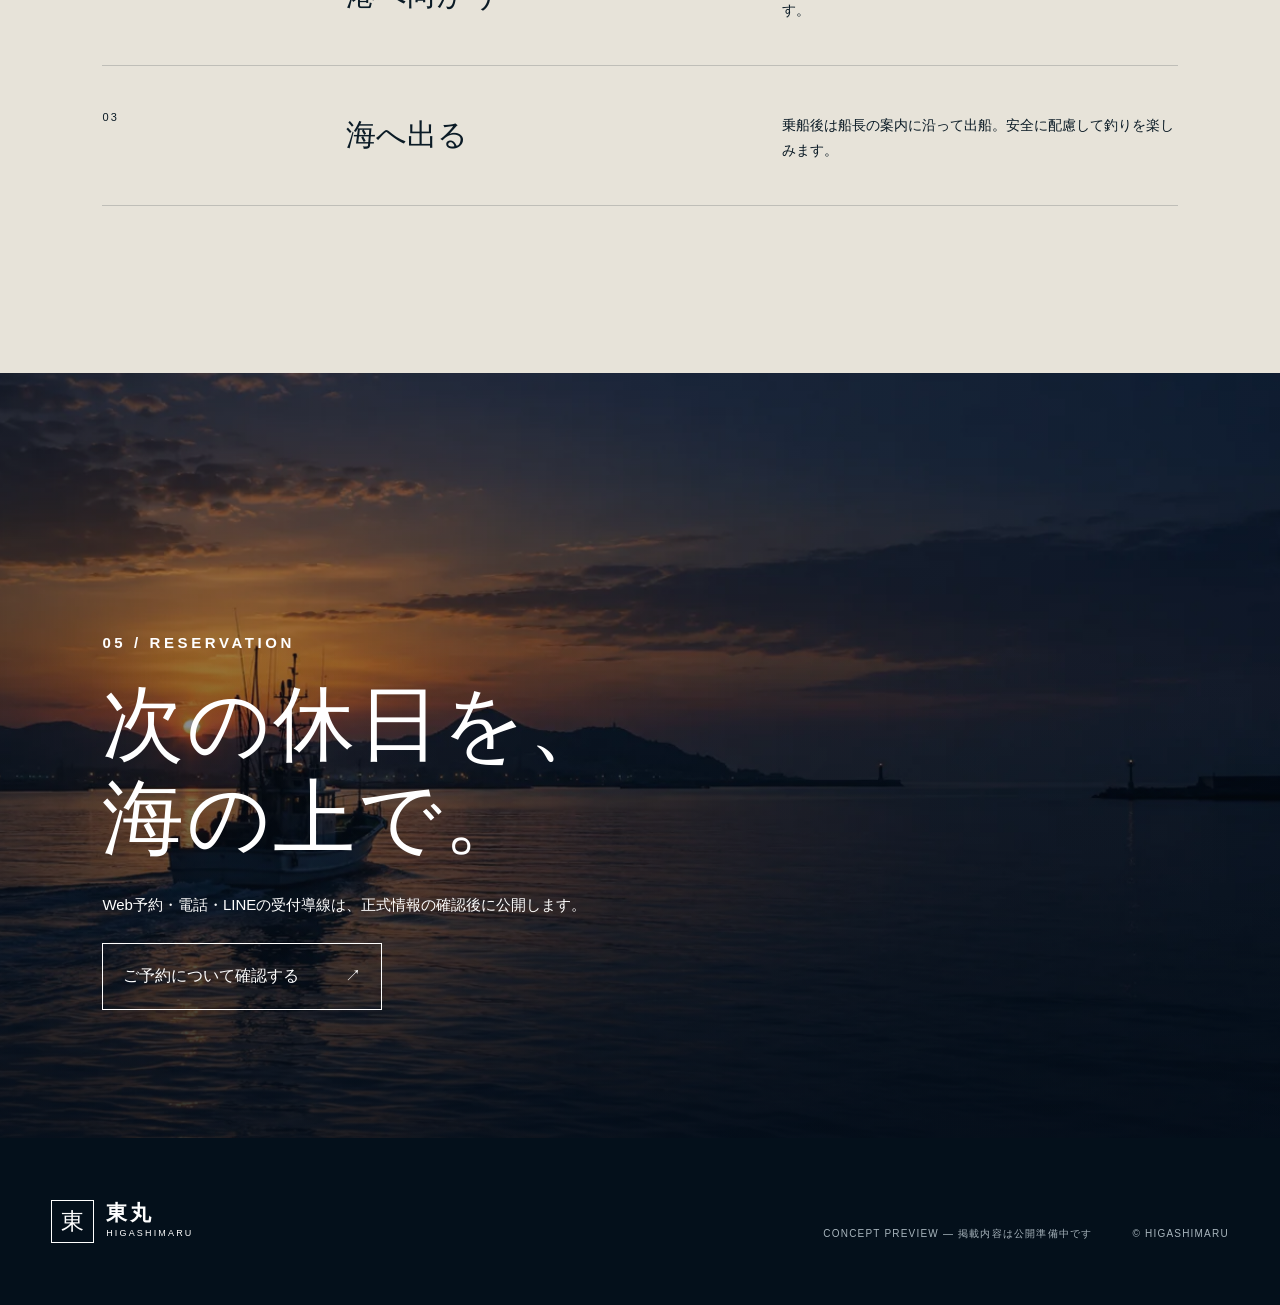
==== commit 169f00aa: "feat: expand Higashimaru catch gallery" ====
--- a/higashimaru/index.html
+++ b/higashimaru/index.html
@@ -7,7 +7,7 @@
   <meta name="description" content="乗合船 東丸のコンセプトプレビュー。空席情報、船上体験、はじめての方へのご案内、予約導線をご覧いただけます。">
   <title>東丸 HIGASHIMARU｜海へ出る。</title>
   <link rel="preload" as="image" href="media/hero-boat.webp" fetchpriority="high">
-  <link rel="stylesheet" href="style.css">
+  <link rel="stylesheet" href="style.css?v=3">
 </head>
 <body>
   <a class="skip-link" href="#main">本文へ移動</a>
@@ -78,9 +78,11 @@
         <p>釣果写真・魚種・ポイント情報を、見やすく更新できる構成です。現在の写真はサイト表現確認用のイメージです。</p>
       </div>
       <div class="catch-grid">
-        <figure class="catch-feature reveal"><img src="media/hero-boat.webp" width="1280" height="720" alt="朝の海を航走する東丸のイメージ" loading="lazy"><figcaption><small>IMAGE / 01</small><strong>朝の海へ</strong><span>公開準備中のイメージ</span></figcaption></figure>
-        <figure class="catch-small reveal"><img src="media/deck-sea.webp" width="1280" height="720" alt="釣り竿を備えた船上デッキのイメージ" loading="lazy"><figcaption><small>IMAGE / 02</small><strong>船上の時間</strong><span>公開準備中のイメージ</span></figcaption></figure>
+        <figure class="catch-wide reveal"><img src="media/harbor-dawn.webp" width="1280" height="853" alt="夜明け前の港に停泊する乗合船の制作イメージ" loading="lazy"><figcaption><small>IMAGE / 01</small><strong>一日は、港から。</strong><span>公開準備中のイメージ</span></figcaption></figure>
+        <figure class="catch-tall catch-angler reveal"><img src="media/catch-angler.webp" width="900" height="1125" alt="船上で真鯛を持つ釣り人の制作イメージ" loading="lazy"><figcaption><small>IMAGE / 02</small><strong>一尾との出会い</strong><span>釣果イメージ</span></figcaption></figure>
+        <figure class="catch-tall catch-cooler reveal"><img src="media/catch-cooler.webp" width="900" height="1125" alt="船上クーラーに収めた魚の制作イメージ" loading="lazy"><figcaption><small>IMAGE / 03</small><strong>海からの持ち帰り</strong><span>釣果イメージ</span></figcaption></figure>
       </div>
+      <p class="catch-disclaimer reveal">掲載写真はサイト表現確認用に生成したイメージです。東丸の実際の釣果・船体・設備ではありません。</p>
     </section>
 
     <section class="film-section" id="experience" aria-labelledby="experience-title">
@@ -128,13 +130,45 @@
   </footer>
 
   <dialog class="reservation-dialog" data-dialog aria-labelledby="dialog-title">
-    <button class="dialog-close" type="button" data-close-dialog aria-label="閉じる">×</button>
-    <p class="section-index">RESERVATION PREVIEW</p>
-    <h2 id="dialog-title">予約機能は準備中です。</h2>
-    <p>現在はラフ画面のため、実際の予約送信はできません。正式な受付方法は公開時にご案内します。</p>
-    <button class="dialog-button" type="button" data-close-dialog>画面に戻る</button>
+    <button class="dialog-close" type="button" data-close-dialog aria-label="予約画面を閉じる">×</button>
+    <div class="booking-head">
+      <div><p class="section-index">RESERVATION PREVIEW</p><h2 id="dialog-title">東丸 Web予約</h2></div>
+      <p class="booking-step-label" aria-live="polite"><b data-step-number>1</b> / 3</p>
+    </div>
+    <div class="booking-progress" aria-hidden="true"><i data-progress></i></div>
+    <form class="booking-form" data-booking-form novalidate>
+      <section class="booking-step is-active" data-booking-step="1" aria-labelledby="booking-step-1">
+        <p class="booking-kicker">STEP 01</p><h3 id="booking-step-1" tabindex="-1">ご希望を選択</h3>
+        <fieldset class="choice-grid"><legend class="sr-only">予約内容</legend>
+          <label><input type="radio" name="plan" value="乗合便を予約" checked><span><b>乗合便を予約</b><small>空席表から選択予定</small></span></label>
+          <label><input type="radio" name="plan" value="仕立てについて相談"><span><b>仕立てについて相談</b><small>詳細は正式公開時に案内</small></span></label>
+          <label><input type="radio" name="plan" value="船長に相談"><span><b>船長に相談</b><small>釣りもの・日程が未定の方</small></span></label>
+        </fieldset>
+        <div class="booking-actions"><button class="booking-next" type="button" data-next>次へ進む <span>→</span></button></div>
+      </section>
+      <section class="booking-step" data-booking-step="2" aria-labelledby="booking-step-2" hidden>
+        <p class="booking-kicker">STEP 02</p><h3 id="booking-step-2" tabindex="-1">人数と経験</h3>
+        <div class="booking-fields">
+          <label>乗船人数<select name="people"><option value="1名">1名</option><option value="2名">2名</option><option value="3名">3名</option><option value="4名">4名</option><option value="5名以上">5名以上</option></select></label>
+          <fieldset><legend>乗合船の経験</legend><div class="inline-choices"><label><input type="radio" name="experience" value="はじめて" checked> はじめて</label><label><input type="radio" name="experience" value="経験あり"> 経験あり</label></div></fieldset>
+        </div>
+        <p class="booking-help">日付・料金・集合港は、正式情報の登録後にこのステップへ追加します。</p>
+        <div class="booking-actions"><button class="booking-back" type="button" data-back>戻る</button><button class="booking-next" type="button" data-next>確認へ <span>→</span></button></div>
+      </section>
+      <section class="booking-step" data-booking-step="3" aria-labelledby="booking-step-3" hidden>
+        <p class="booking-kicker">STEP 03</p><h3 id="booking-step-3" tabindex="-1">内容を確認</h3>
+        <dl class="booking-summary"><div><dt>ご希望</dt><dd data-summary-plan>乗合便を予約</dd></div><div><dt>人数</dt><dd data-summary-people>1名</dd></div><div><dt>経験</dt><dd data-summary-experience>はじめて</dd></div></dl>
+        <div class="preview-warning"><b>CONCEPT PREVIEW</b><p>現在はラフ画面です。個人情報の入力・予約送信は行いません。</p></div>
+        <div class="booking-actions"><button class="booking-back" type="button" data-back>戻る</button><button class="booking-next" type="button" data-preview-complete>仮予約の流れを完了</button></div>
+      </section>
+      <section class="booking-step booking-complete" data-booking-complete hidden aria-live="polite">
+        <p class="booking-complete-mark" aria-hidden="true">✓</p><p class="booking-kicker">PREVIEW COMPLETE</p>
+        <h3 tabindex="-1">予約の流れを確認できました。</h3><p>正式公開後は、このあと連絡先入力と予約受付通知へ進みます。</p>
+        <button class="dialog-button" type="button" data-close-dialog>画面に戻る</button>
+      </section>
+    </form>
   </dialog>
 
-  <script src="script.js" defer></script>
+  <script src="script.js?v=2" defer></script>
 </body>
 </html>
--- a/higashimaru/style.css
+++ b/higashimaru/style.css
@@ -4,11 +4,13 @@
 .hero{position:relative;min-height:100svh;overflow:hidden;background:var(--navy);color:#fff}.hero-video,.film-section>video,.reservation>video{position:absolute;inset:0;height:100%;object-fit:cover}.hero-video{animation:hero-settle 1.4s var(--ease) both}.hero-shade,.film-shade{position:absolute;inset:0;background:linear-gradient(90deg,rgba(4,15,25,.68) 0%,rgba(4,15,25,.16) 62%,rgba(4,15,25,.34)),linear-gradient(0deg,rgba(4,15,25,.62),transparent 55%)}.hero-topline{position:absolute;top:0;left:0;right:0;padding:24px clamp(20px,4vw,64px);display:flex;justify-content:space-between;font-size:10px;letter-spacing:.25em}.hero-copy{position:absolute;left:clamp(20px,8vw,128px);bottom:clamp(85px,13vh,145px);max-width:940px}.eyebrow,.section-index{margin:0 0 22px;font-size:10px;font-weight:700;letter-spacing:.24em}.hero h1,.section h2,.film-copy h2,.reservation h2{font-family:"Yu Mincho","Hiragino Mincho ProN",serif;font-weight:500;letter-spacing:.03em}.hero h1{margin:0;font-size:clamp(46px,8.6vw,126px);line-height:1.04;text-shadow:0 2px 25px rgba(0,0,0,.15)}.hero h1 em{font-style:normal;font-size:.53em}.preview-note{margin:24px 0 0;padding-left:16px;border-left:1px solid rgba(255,255,255,.7);font-size:12px;line-height:1.7}.scroll-cue{position:absolute;right:clamp(22px,4vw,60px);bottom:28px;display:flex;align-items:center;gap:12px;font-size:9px;letter-spacing:.25em;writing-mode:vertical-rl}.scroll-cue i{height:52px;width:1px;background:#fff;animation:scroll-line 1.8s infinite}.video-toggle{position:absolute;left:clamp(20px,4vw,64px);bottom:28px;border:0;border-bottom:1px solid rgba(255,255,255,.7);padding:6px 0;background:none;color:#fff;font-size:9px;letter-spacing:.2em}
 .section{padding:clamp(100px,13vw,190px) clamp(20px,8vw,128px)}.section-head{display:grid;grid-template-columns:minmax(120px,.55fr) 1.35fr 1fr;gap:clamp(24px,5vw,80px);align-items:start;margin-bottom:clamp(60px,9vw,120px)}.section-head h2{margin:0;font-size:clamp(40px,5.4vw,76px);line-height:1.18}.section-head>p:last-child{max-width:430px;margin:14px 0 0;font-size:15px}.section-index{color:var(--blue)}
 .schedule{background:var(--paper)}.schedule-board{border-top:1px solid var(--ink)}.schedule-row{display:grid;grid-template-columns:.7fr 1.4fr .65fr;gap:24px;align-items:center;min-height:90px;border-bottom:1px solid var(--line)}.schedule-row time,.schedule-row span{font-size:13px}.schedule-row strong{font-family:"Yu Mincho","Hiragino Mincho ProN",serif;font-size:20px;font-weight:500}.schedule-row>span:last-child{justify-self:end}.schedule-labels{min-height:47px;font-size:9px;letter-spacing:.2em}.schedule-labels span:last-child{justify-self:end}
-.catch{background:var(--navy);color:var(--paper)}.catch .section-index{color:#88b8ce}.catch-grid{display:grid;grid-template-columns:1.55fr .75fr;gap:clamp(24px,5vw,70px);align-items:end}.catch figure{margin:0}.catch img{aspect-ratio:16/10;object-fit:cover}.catch-small img{aspect-ratio:4/5}.catch figcaption{display:grid;grid-template-columns:auto 1fr auto;gap:18px;align-items:center;padding:18px 0;border-bottom:1px solid rgba(255,255,255,.2)}.catch figcaption small{font-size:9px;letter-spacing:.18em}.catch figcaption strong{font-family:"Yu Mincho","Hiragino Mincho ProN",serif;font-size:22px}.catch figcaption span{font-size:11px;color:#a9b8c1}
+.catch{background:var(--navy);color:var(--paper)}.catch .section-index{color:#88b8ce}.catch-grid{display:grid;grid-template-columns:repeat(12,1fr);gap:clamp(24px,3vw,46px);align-items:start}.catch figure{margin:0}.catch-wide{grid-column:1/13}.catch-tall{grid-column:span 6}.catch-angler{margin-top:clamp(20px,6vw,80px)!important}.catch img{width:100%;object-fit:cover}.catch-wide img{aspect-ratio:16/8.5}.catch-tall img{aspect-ratio:4/5}.catch figcaption{display:grid;grid-template-columns:auto 1fr auto;gap:18px;align-items:center;padding:18px 0;border-bottom:1px solid rgba(255,255,255,.2)}.catch figcaption small{font-size:9px;letter-spacing:.18em}.catch figcaption strong{font-family:"Yu Mincho","Hiragino Mincho ProN",serif;font-size:22px}.catch figcaption span{font-size:11px;color:#a9b8c1}.catch-disclaimer{margin:42px 0 0;padding-left:15px;border-left:1px solid rgba(255,255,255,.35);font-size:11px;color:#a9b8c1}
 .film-section,.reservation{position:relative;min-height:92svh;display:flex;align-items:flex-end;overflow:hidden;color:#fff;background:var(--navy)}.film-copy,.reservation-copy{position:relative;z-index:1;width:min(850px,88vw);margin:0 0 clamp(70px,10vw,135px) clamp(20px,8vw,128px)}.film-copy h2,.reservation h2{margin:0 0 26px;font-size:clamp(43px,6.4vw,88px);line-height:1.14}.film-copy>p:last-child,.reservation-copy>p{max-width:570px;font-size:15px}.film-section .section-index,.reservation .section-index{color:#fff}.first{background:#e7e3d9}.steps{margin:0;padding:0;list-style:none;border-top:1px solid var(--ink)}.steps li{display:grid;grid-template-columns:minmax(120px,.55fr) 1.35fr 1fr;gap:clamp(24px,5vw,80px);padding:42px 0;border-bottom:1px solid var(--line)}.steps>li>span{font-size:11px;letter-spacing:.2em}.steps div{grid-column:2/4;display:grid;grid-template-columns:1fr 1fr;gap:40px}.steps h3{margin:0;font-family:"Yu Mincho","Hiragino Mincho ProN",serif;font-size:30px;font-weight:500}.steps p{margin:5px 0 0;max-width:480px;font-size:14px}.reservation{min-height:85svh}.reservation .film-shade{background:linear-gradient(90deg,rgba(5,15,28,.42),rgba(5,15,28,.28)),linear-gradient(0deg,rgba(5,15,28,.72),transparent 65%)}.outline-button{margin-top:25px;min-width:280px;padding:18px 20px;border:1px solid #fff;background:transparent;color:#fff;text-align:left;display:flex;justify-content:space-between;transition:.3s}.outline-button:hover,.outline-button:focus-visible{background:#fff;color:var(--navy)}
 footer{display:grid;grid-template-columns:1fr auto auto;gap:40px;align-items:end;padding:62px clamp(20px,4vw,64px);background:#04101b;color:#fff}footer p,footer>small{margin:0;font-size:10px;letter-spacing:.12em;color:#a8b5bd}.footer-brand{color:#fff}.reservation-dialog{width:min(560px,calc(100% - 32px));padding:clamp(34px,5vw,64px);border:0;background:var(--paper);color:var(--ink)}.reservation-dialog::backdrop{background:rgba(3,12,20,.75);backdrop-filter:blur(5px)}.reservation-dialog h2{font-family:"Yu Mincho","Hiragino Mincho ProN",serif;font-size:clamp(30px,5vw,46px);font-weight:500;line-height:1.3}.dialog-close{position:absolute;top:14px;right:17px;border:0;background:none;font-size:29px}.dialog-button{margin-top:20px;padding:13px 22px;border:1px solid var(--ink);background:var(--ink);color:#fff}.reveal{opacity:1;transform:none}.js .reveal{opacity:0;transform:translateY(24px);transition:opacity .8s var(--ease),transform .8s var(--ease)}.js .reveal.is-in{opacity:1;transform:none}
+.reservation-dialog{width:min(680px,calc(100% - 32px));max-height:min(860px,calc(100svh - 32px));padding:clamp(30px,4vw,52px)}.reservation-dialog h2{margin:0}.dialog-close{z-index:2;width:44px;height:44px}.booking-head{display:flex;align-items:flex-start;justify-content:space-between;gap:30px}.booking-head .section-index{margin-bottom:8px}.booking-step-label{margin:11px 34px 0 0;font-size:12px;letter-spacing:.12em}.booking-step-label b{font-size:24px;font-weight:500}.booking-progress{height:2px;margin:26px 0 36px;background:rgba(11,27,38,.12)}.booking-progress i{display:block;width:33.333%;height:100%;background:var(--blue);transition:width .45s var(--ease)}.booking-step h3{margin:0 0 24px;font-family:"Yu Mincho","Hiragino Mincho ProN",serif;font-size:30px;font-weight:500}.booking-kicker{margin:0 0 6px;color:var(--blue);font-size:9px;font-weight:700;letter-spacing:.2em}.choice-grid{display:grid;gap:10px;padding:0;border:0}.choice-grid label{display:block}.choice-grid input{position:absolute;opacity:0;pointer-events:none}.choice-grid span{display:flex;align-items:center;justify-content:space-between;gap:20px;min-height:70px;padding:13px 17px;border:1px solid var(--line);cursor:pointer;transition:.25s}.choice-grid input:checked+span{border-color:var(--blue);background:rgba(29,88,120,.07);box-shadow:inset 4px 0 var(--blue)}.choice-grid input:focus-visible+span{outline:3px solid #f5d84b;outline-offset:2px}.choice-grid b{font-family:"Yu Mincho","Hiragino Mincho ProN",serif;font-size:17px;font-weight:600}.choice-grid small{font-size:11px;color:#596873}.booking-actions{display:flex;justify-content:flex-end;gap:12px;margin-top:28px}.booking-next,.booking-back{min-height:48px;padding:12px 19px;border:1px solid var(--ink)}.booking-next{min-width:180px;background:var(--ink);color:#fff;display:flex;justify-content:space-between;gap:35px}.booking-back{background:transparent;color:var(--ink)}.booking-fields{display:grid;grid-template-columns:1fr 1.2fr;gap:22px}.booking-fields>label,.booking-fields legend{font-size:12px;font-weight:700}.booking-fields select{display:block;width:100%;height:52px;margin-top:8px;padding:0 12px;border:1px solid var(--line);border-radius:0;background:#fff;color:var(--ink);font-size:16px}.booking-fields fieldset{margin:0;padding:0;border:0}.inline-choices{display:flex;gap:18px;min-height:52px;margin-top:8px;align-items:center}.inline-choices label{font-size:14px}.booking-help{margin:24px 0 0;padding:12px 14px;border-left:2px solid var(--blue);background:rgba(29,88,120,.06);font-size:12px}.booking-summary{margin:0;border-top:1px solid var(--ink)}.booking-summary div{display:grid;grid-template-columns:110px 1fr;padding:15px 0;border-bottom:1px solid var(--line)}.booking-summary dt{font-size:11px;color:#66737b}.booking-summary dd{margin:0;font-family:"Yu Mincho","Hiragino Mincho ProN",serif;font-size:17px}.preview-warning{margin-top:22px;padding:16px;border:1px solid var(--line)}.preview-warning b{font-size:9px;letter-spacing:.18em;color:var(--blue)}.preview-warning p{margin:4px 0 0;font-size:12px}.booking-complete{text-align:center;padding:24px 0 8px}.booking-complete-mark{display:grid;place-items:center;width:54px;height:54px;margin:0 auto 20px;border:1px solid var(--blue);color:var(--blue);font-size:25px}.booking-complete h3{margin-bottom:12px}.booking-complete>p:not(.booking-kicker):not(.booking-complete-mark){font-size:13px}
 @keyframes scroll-line{0%{transform:scaleY(0);transform-origin:top}45%{transform:scaleY(1);transform-origin:top}55%{transform:scaleY(1);transform-origin:bottom}100%{transform:scaleY(0);transform-origin:bottom}}@keyframes hero-settle{from{opacity:0;transform:scale(1.04)}to{opacity:1;transform:scale(1)}}
-@media(max-width:900px){.desktop-nav{display:none}.menu-button{display:block}.site-header{min-height:68px;padding:10px 18px}.site-header .brand-mark{width:39px;height:39px}.site-header .brand b{font-size:18px}.section-head{grid-template-columns:1fr}.section-head h2{grid-row:2}.section-head>p:last-child{grid-row:3}.schedule-row{grid-template-columns:.65fr 1.2fr}.schedule-row>*:last-child{grid-column:2;justify-self:start!important}.schedule-labels>*:last-child{display:none}.catch-grid{grid-template-columns:1fr}.catch-small{width:74%;margin-left:auto!important}.steps li{grid-template-columns:60px 1fr}.steps div{grid-column:2;display:block}.steps p{margin-top:12px}footer{grid-template-columns:1fr}footer p{margin-top:15px}}
-@media(max-width:560px){.hero-topline span:last-child{display:none}.hero-copy{bottom:100px}.hero h1{font-size:clamp(42px,14vw,66px)}.hero h1 em{font-size:.47em}.preview-note{font-size:11px}.video-toggle{bottom:22px}.section{padding:90px 20px}.section-head{margin-bottom:52px;gap:16px}.section-head h2{font-size:42px}.schedule-row{gap:12px;min-height:96px}.schedule-row strong{font-size:16px}.catch-grid{gap:54px}.catch-small{width:84%}.catch figcaption{grid-template-columns:auto 1fr}.catch figcaption span{grid-column:2}.film-section,.reservation{min-height:78svh}.film-copy,.reservation-copy{margin:0 20px 74px;width:auto}.film-copy h2,.reservation h2{font-size:43px}.steps li{padding:30px 0}.steps h3{font-size:25px}.outline-button{width:100%;min-width:0}footer{padding:54px 20px}.reservation-dialog{padding:54px 26px 34px}}
+@media(max-width:900px){.desktop-nav{display:none}.menu-button{display:block}.site-header{min-height:68px;padding:10px 18px}.site-header .brand-mark{width:39px;height:39px}.site-header .brand b{font-size:18px}.section-head{grid-template-columns:1fr}.section-head h2{grid-row:2}.section-head>p:last-child{grid-row:3}.schedule-row{grid-template-columns:.65fr 1.2fr}.schedule-row>*:last-child{grid-column:2;justify-self:start!important}.schedule-labels>*:last-child{display:none}.catch-grid{grid-template-columns:1fr 1fr}.catch-wide{grid-column:1/3}.catch-tall{grid-column:span 1}.steps li{grid-template-columns:60px 1fr}.steps div{grid-column:2;display:block}.steps p{margin-top:12px}footer{grid-template-columns:1fr}footer p{margin-top:15px}}
+@media(max-width:560px){.hero-topline span:last-child{display:none}.hero-copy{bottom:100px}.hero h1{font-size:clamp(42px,14vw,66px)}.hero h1 em{font-size:.47em}.preview-note{font-size:11px}.video-toggle{bottom:22px}.section{padding:90px 20px}.section-head{margin-bottom:52px;gap:16px}.section-head h2{font-size:42px}.schedule-row{gap:12px;min-height:96px}.schedule-row strong{font-size:16px}.catch-grid{grid-template-columns:1fr;gap:54px}.catch-wide,.catch-tall{grid-column:1}.catch-angler{margin-top:0!important}.catch figcaption{grid-template-columns:auto 1fr}.catch figcaption span{grid-column:2}.film-section,.reservation{min-height:78svh}.film-copy,.reservation-copy{margin:0 20px 74px;width:auto}.film-copy h2,.reservation h2{font-size:43px}.steps li{padding:30px 0}.steps h3{font-size:25px}.outline-button{width:100%;min-width:0}footer{padding:54px 20px}.reservation-dialog{padding:54px 26px 34px}}
+@media(max-width:560px){.reservation-dialog{width:100%;max-width:none;max-height:92svh;margin:auto 0 0;padding:48px 20px 26px}.booking-head{gap:10px}.booking-step-label{margin-right:24px}.booking-progress{margin:20px 0 28px}.choice-grid span{display:block}.choice-grid small{display:block;margin-top:2px}.booking-fields{grid-template-columns:1fr}.booking-actions{justify-content:stretch}.booking-next{flex:1}.booking-back{min-width:88px}.booking-summary div{grid-template-columns:90px 1fr}}
 @media(prefers-reduced-motion:reduce){html{scroll-behavior:auto}*,*::before,*::after{animation-duration:.01ms!important;animation-iteration-count:1!important;transition-duration:.01ms!important}.hero-video,.film-section video,.reservation video{display:none}.js .reveal{opacity:1;transform:none}}
 :focus-visible{outline:3px solid #f5d84b;outline-offset:4px}
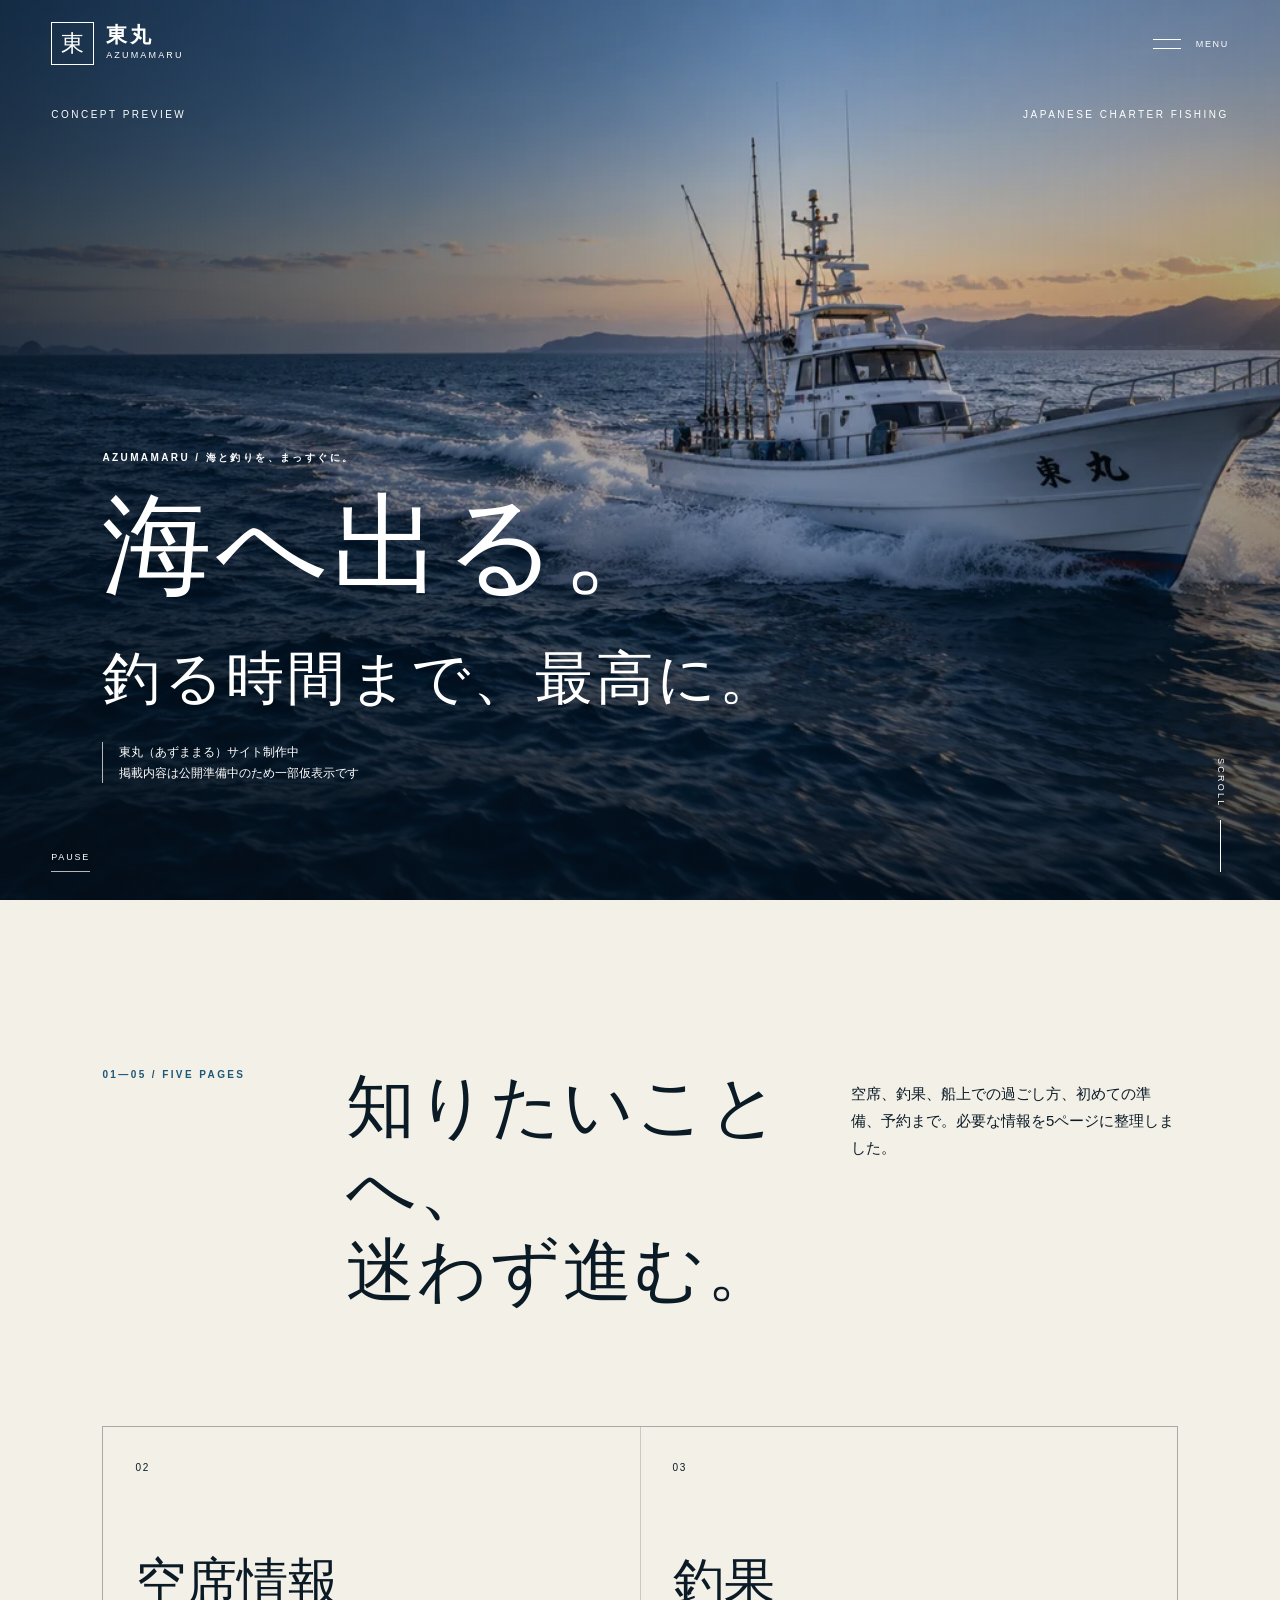
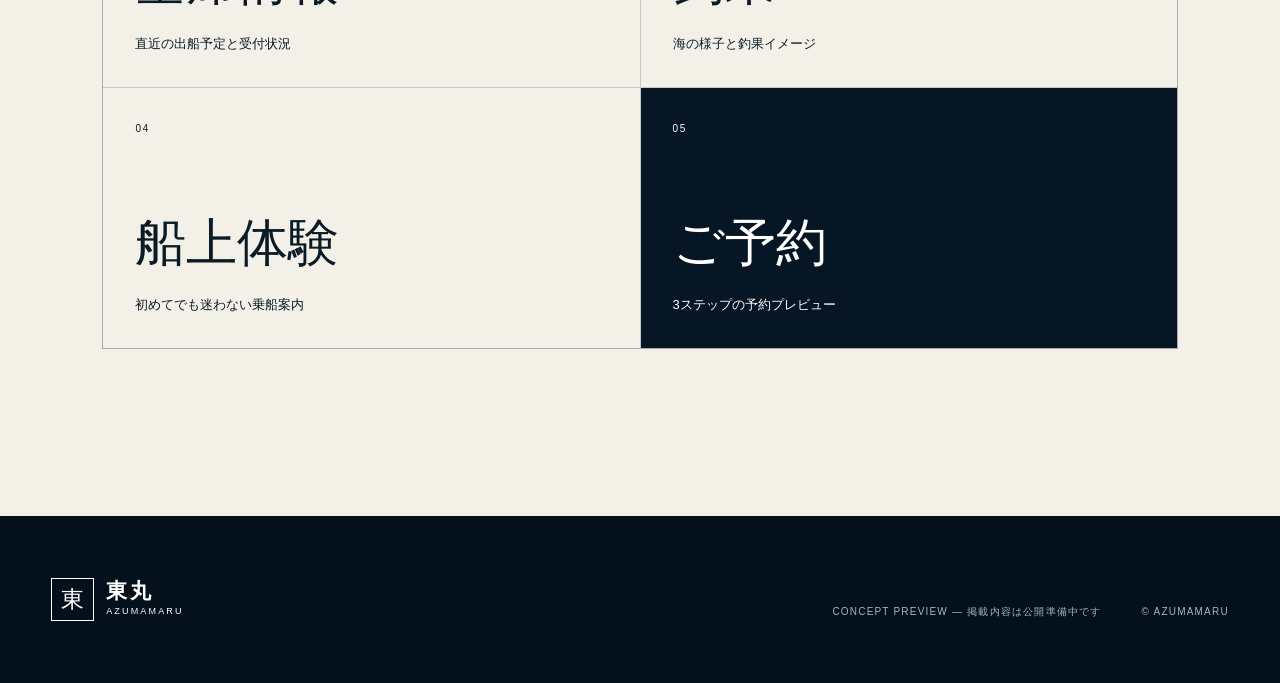
==== commit 9c7a08af: "feat: 東丸を5ページ化し実写動画と白ロゴ導線を追加" ====
--- a/higashimaru/index.html
+++ b/higashimaru/index.html
@@ -1,174 +1,9 @@
-<!doctype html>
-<html lang="ja">
-<head>
-  <meta charset="utf-8">
-  <meta name="viewport" content="width=device-width,initial-scale=1,viewport-fit=cover">
-  <meta name="theme-color" content="#071624">
-  <meta name="description" content="乗合船 東丸のコンセプトプレビュー。空席情報、船上体験、はじめての方へのご案内、予約導線をご覧いただけます。">
-  <title>東丸 HIGASHIMARU｜海へ出る。</title>
-  <link rel="preload" as="image" href="media/hero-boat.webp" fetchpriority="high">
-  <link rel="stylesheet" href="style.css?v=3">
-</head>
-<body>
-  <a class="skip-link" href="#main">本文へ移動</a>
-
-  <header class="site-header" data-header>
-    <a class="brand" href="#top" aria-label="東丸 トップへ">
-      <span class="brand-mark" aria-hidden="true">東</span>
-      <span><b>東丸</b><small>HIGASHIMARU</small></span>
-    </a>
-    <nav class="desktop-nav" aria-label="メインメニュー">
-      <a href="#schedule">空席情報</a>
-      <a href="#catch">釣果イメージ</a>
-      <a href="#experience">船上体験</a>
-      <a href="#first">はじめての方へ</a>
-      <a class="nav-cta" href="#reservation">ご予約について</a>
-    </nav>
-    <button class="menu-button" type="button" aria-expanded="false" aria-controls="mobile-menu" data-menu-button>
-      <span class="sr-only">メニューを開く</span><i></i><i></i>
-    </button>
-  </header>
-
-  <nav class="mobile-menu" id="mobile-menu" aria-label="モバイルメニュー" aria-hidden="true" data-mobile-menu>
-    <a href="#schedule"><span>01</span>空席情報</a>
-    <a href="#catch"><span>02</span>釣果イメージ</a>
-    <a href="#experience"><span>03</span>船上体験</a>
-    <a href="#first"><span>04</span>はじめての方へ</a>
-    <a href="#reservation"><span>05</span>ご予約について</a>
-  </nav>
-
-  <main id="main">
-    <section class="hero" id="top" aria-labelledby="hero-title">
-      <video class="hero-video" autoplay muted loop playsinline preload="metadata" poster="media/hero-boat.webp" data-video>
-        <source src="media/hero-boat.mp4" type="video/mp4">
-      </video>
-      <div class="hero-shade"></div>
-      <div class="hero-topline">
-        <span>CONCEPT PREVIEW</span><span>JAPANESE CHARTER FISHING</span>
-      </div>
-      <div class="hero-copy">
-        <p class="eyebrow">HIGASHIMARU / 海と釣りを、まっすぐに。</p>
-        <h1 id="hero-title">海へ出る。<br><em>釣る時間まで、最高に。</em></h1>
-        <p class="preview-note">東丸サイト制作中<br>掲載内容は公開準備中のため一部仮表示です</p>
-      </div>
-      <button class="video-toggle" type="button" data-video-toggle aria-label="背景動画を一時停止">PAUSE</button>
-      <a class="scroll-cue" href="#schedule"><span>SCROLL</span><i></i></a>
-    </section>
-
-    <section class="section schedule" id="schedule" aria-labelledby="schedule-title">
-      <div class="section-head reveal">
-        <p class="section-index">01 / SCHEDULE</p>
-        <h2 id="schedule-title">次の海へ。<br>空席をひと目で。</h2>
-        <p>直近の出船予定は公開準備中です。正式公開後は、日付・釣りもの・残席をここで確認できます。</p>
-      </div>
-      <div class="schedule-board reveal" role="table" aria-label="出船予定の準備表示">
-        <div class="schedule-row schedule-labels" role="row">
-          <span role="columnheader">DATE</span><span role="columnheader">PLAN</span><span role="columnheader">STATUS</span>
-        </div>
-        <div class="schedule-row" role="row"><time role="cell">近日公開</time><strong role="cell">出船予定を準備中</strong><span role="cell">WEB予約準備中</span></div>
-        <div class="schedule-row" role="row"><time role="cell">近日公開</time><strong role="cell">釣りものを準備中</strong><span role="cell">受付前</span></div>
-        <div class="schedule-row" role="row"><time role="cell">近日公開</time><strong role="cell">運航情報を準備中</strong><span role="cell">受付前</span></div>
-      </div>
-    </section>
-
-    <section class="section catch" id="catch" aria-labelledby="catch-title">
-      <div class="section-head reveal">
-        <p class="section-index">02 / CATCH</p>
-        <h2 id="catch-title">今日の海を、<br>次の一釣へ。</h2>
-        <p>釣果写真・魚種・ポイント情報を、見やすく更新できる構成です。現在の写真はサイト表現確認用のイメージです。</p>
-      </div>
-      <div class="catch-grid">
-        <figure class="catch-wide reveal"><img src="media/harbor-dawn.webp" width="1280" height="853" alt="夜明け前の港に停泊する乗合船の制作イメージ" loading="lazy"><figcaption><small>IMAGE / 01</small><strong>一日は、港から。</strong><span>公開準備中のイメージ</span></figcaption></figure>
-        <figure class="catch-tall catch-angler reveal"><img src="media/catch-angler.webp" width="900" height="1125" alt="船上で真鯛を持つ釣り人の制作イメージ" loading="lazy"><figcaption><small>IMAGE / 02</small><strong>一尾との出会い</strong><span>釣果イメージ</span></figcaption></figure>
-        <figure class="catch-tall catch-cooler reveal"><img src="media/catch-cooler.webp" width="900" height="1125" alt="船上クーラーに収めた魚の制作イメージ" loading="lazy"><figcaption><small>IMAGE / 03</small><strong>海からの持ち帰り</strong><span>釣果イメージ</span></figcaption></figure>
-      </div>
-      <p class="catch-disclaimer reveal">掲載写真はサイト表現確認用に生成したイメージです。東丸の実際の釣果・船体・設備ではありません。</p>
-    </section>
-
-    <section class="film-section" id="experience" aria-labelledby="experience-title">
-      <video autoplay muted loop playsinline preload="none" poster="media/deck-sea.webp" data-video>
-        <source src="media/deck-sea.mp4" type="video/mp4">
-      </video>
-      <div class="film-shade"></div>
-      <div class="film-copy reveal">
-        <p class="section-index">03 / EXPERIENCE</p>
-        <h2 id="experience-title">海の近さが、<br>一日の記憶になる。</h2>
-        <p>道具を置く場所、移動のしやすさ、海を見渡す視界。はじめての方にも分かりやすい船上体験をご案内します。</p>
-      </div>
-    </section>
-
-    <section class="section first" id="first" aria-labelledby="first-title">
-      <div class="section-head reveal">
-        <p class="section-index">04 / FIRST TRIP</p>
-        <h2 id="first-title">はじめてでも、<br>迷わない。</h2>
-      </div>
-      <ol class="steps">
-        <li class="reveal"><span>01</span><div><h3>予約する</h3><p>希望日と釣りものを選択。本番版では空席を見ながら3ステップで予約できます。</p></div></li>
-        <li class="reveal"><span>02</span><div><h3>港へ向かう</h3><p>集合場所・時間・持ちものを事前に分かりやすくご案内します。</p></div></li>
-        <li class="reveal"><span>03</span><div><h3>海へ出る</h3><p>乗船後は船長の案内に沿って出船。安全に配慮して釣りを楽しみます。</p></div></li>
-      </ol>
-    </section>
-
-    <section class="reservation" id="reservation" aria-labelledby="reservation-title">
-      <video autoplay muted loop playsinline preload="none" poster="media/sunset-return.webp" data-video>
-        <source src="media/sunset-return.mp4" type="video/mp4">
-      </video>
-      <div class="film-shade"></div>
-      <div class="reservation-copy reveal">
-        <p class="section-index">05 / RESERVATION</p>
-        <h2 id="reservation-title">次の休日を、<br>海の上で。</h2>
-        <p>Web予約・電話・LINEの受付導線は、正式情報の確認後に公開します。</p>
-        <button class="outline-button" type="button" data-open-dialog>ご予約について確認する <span>↗</span></button>
-      </div>
-    </section>
-  </main>
-
-  <footer>
-    <div class="brand footer-brand"><span class="brand-mark" aria-hidden="true">東</span><span><b>東丸</b><small>HIGASHIMARU</small></span></div>
-    <p>CONCEPT PREVIEW — 掲載内容は公開準備中です</p>
-    <small>© HIGASHIMARU</small>
-  </footer>
-
-  <dialog class="reservation-dialog" data-dialog aria-labelledby="dialog-title">
-    <button class="dialog-close" type="button" data-close-dialog aria-label="予約画面を閉じる">×</button>
-    <div class="booking-head">
-      <div><p class="section-index">RESERVATION PREVIEW</p><h2 id="dialog-title">東丸 Web予約</h2></div>
-      <p class="booking-step-label" aria-live="polite"><b data-step-number>1</b> / 3</p>
-    </div>
-    <div class="booking-progress" aria-hidden="true"><i data-progress></i></div>
-    <form class="booking-form" data-booking-form novalidate>
-      <section class="booking-step is-active" data-booking-step="1" aria-labelledby="booking-step-1">
-        <p class="booking-kicker">STEP 01</p><h3 id="booking-step-1" tabindex="-1">ご希望を選択</h3>
-        <fieldset class="choice-grid"><legend class="sr-only">予約内容</legend>
-          <label><input type="radio" name="plan" value="乗合便を予約" checked><span><b>乗合便を予約</b><small>空席表から選択予定</small></span></label>
-          <label><input type="radio" name="plan" value="仕立てについて相談"><span><b>仕立てについて相談</b><small>詳細は正式公開時に案内</small></span></label>
-          <label><input type="radio" name="plan" value="船長に相談"><span><b>船長に相談</b><small>釣りもの・日程が未定の方</small></span></label>
-        </fieldset>
-        <div class="booking-actions"><button class="booking-next" type="button" data-next>次へ進む <span>→</span></button></div>
-      </section>
-      <section class="booking-step" data-booking-step="2" aria-labelledby="booking-step-2" hidden>
-        <p class="booking-kicker">STEP 02</p><h3 id="booking-step-2" tabindex="-1">人数と経験</h3>
-        <div class="booking-fields">
-          <label>乗船人数<select name="people"><option value="1名">1名</option><option value="2名">2名</option><option value="3名">3名</option><option value="4名">4名</option><option value="5名以上">5名以上</option></select></label>
-          <fieldset><legend>乗合船の経験</legend><div class="inline-choices"><label><input type="radio" name="experience" value="はじめて" checked> はじめて</label><label><input type="radio" name="experience" value="経験あり"> 経験あり</label></div></fieldset>
-        </div>
-        <p class="booking-help">日付・料金・集合港は、正式情報の登録後にこのステップへ追加します。</p>
-        <div class="booking-actions"><button class="booking-back" type="button" data-back>戻る</button><button class="booking-next" type="button" data-next>確認へ <span>→</span></button></div>
-      </section>
-      <section class="booking-step" data-booking-step="3" aria-labelledby="booking-step-3" hidden>
-        <p class="booking-kicker">STEP 03</p><h3 id="booking-step-3" tabindex="-1">内容を確認</h3>
-        <dl class="booking-summary"><div><dt>ご希望</dt><dd data-summary-plan>乗合便を予約</dd></div><div><dt>人数</dt><dd data-summary-people>1名</dd></div><div><dt>経験</dt><dd data-summary-experience>はじめて</dd></div></dl>
-        <div class="preview-warning"><b>CONCEPT PREVIEW</b><p>現在はラフ画面です。個人情報の入力・予約送信は行いません。</p></div>
-        <div class="booking-actions"><button class="booking-back" type="button" data-back>戻る</button><button class="booking-next" type="button" data-preview-complete>仮予約の流れを完了</button></div>
-      </section>
-      <section class="booking-step booking-complete" data-booking-complete hidden aria-live="polite">
-        <p class="booking-complete-mark" aria-hidden="true">✓</p><p class="booking-kicker">PREVIEW COMPLETE</p>
-        <h3 tabindex="-1">予約の流れを確認できました。</h3><p>正式公開後は、このあと連絡先入力と予約受付通知へ進みます。</p>
-        <button class="dialog-button" type="button" data-close-dialog>画面に戻る</button>
-      </section>
-    </form>
-  </dialog>
-
-  <script src="script.js?v=2" defer></script>
-</body>
-</html>
+<!doctype html><html lang="ja"><head><meta charset="utf-8"><meta name="viewport" content="width=device-width,initial-scale=1,viewport-fit=cover"><meta name="theme-color" content="#071624"><meta name="description" content="乗合船 東丸（あずままる）のコンセプトプレビュー。"><title>東丸 AZUMAMARU｜海へ出る。</title><link rel="preload" as="image" href="media/hero-boat.webp" fetchpriority="high"><link rel="stylesheet" href="style.css?v=4"></head><body class="home-page">
+<a class="skip-link" href="#main">本文へ移動</a>
+<a class="hero-brand brand" href="index.html" data-hero-brand><span class="brand-mark">東</span><span><b>東丸</b><small>AZUMAMARU</small></span></a>
+<button class="hero-menu-button" type="button" aria-expanded="false" aria-controls="mobile-menu" data-menu-button data-hero-menu><span class="sr-only">メニューを開く</span><i></i><i></i><span>MENU</span></button>
+<header class="site-header" data-header><a class="brand" href="index.html" aria-label="東丸 トップへ"><span class="brand-mark" aria-hidden="true">東</span><span><b>東丸</b><small>AZUMAMARU</small></span></a><nav class="desktop-nav" aria-label="メインメニュー"><a href="index.html" aria-current="page">トップ</a><a href="schedule.html">空席情報</a><a href="catch.html">釣果</a><a href="guide.html">船上体験・初めての方</a><a class="nav-cta" href="reservation.html">ご予約</a></nav><button class="menu-button" type="button" aria-expanded="false" aria-controls="mobile-menu" data-menu-button><span class="sr-only">メニューを開く</span><i></i><i></i></button></header>
+<nav class="mobile-menu" id="mobile-menu" aria-label="メニュー" aria-hidden="true" data-mobile-menu><a href="index.html"><span>01</span>トップ</a><a href="schedule.html"><span>02</span>空席情報</a><a href="catch.html"><span>03</span>釣果</a><a href="guide.html"><span>04</span>船上体験・初めての方</a><a href="reservation.html"><span>05</span>ご予約</a></nav>
+<main id="main"><section class="hero" aria-labelledby="hero-title"><video class="hero-video" autoplay muted loop playsinline preload="metadata" poster="media/hero-boat.webp" data-video><source src="https://cdn.coverr.co/videos/coverr-boat-in-the-sea-5656/720p.mp4" type="video/mp4"></video><div class="hero-shade"></div><div class="hero-topline"><span>CONCEPT PREVIEW</span><span>JAPANESE CHARTER FISHING</span></div><div class="hero-copy"><p class="eyebrow">AZUMAMARU / 海と釣りを、まっすぐに。</p><h1 id="hero-title">海へ出る。<br><em>釣る時間まで、最高に。</em></h1><p class="preview-note">東丸（あずままる）サイト制作中<br>掲載内容は公開準備中のため一部仮表示です</p></div><button class="video-toggle" type="button" data-video-toggle aria-label="背景動画を一時停止">PAUSE</button><a class="scroll-cue" href="#overview"><span>SCROLL</span><i></i></a></section>
+<section class="section overview" id="overview"><div class="section-head reveal"><p class="section-index">01—05 / FIVE PAGES</p><h2>知りたいことへ、<br>迷わず進む。</h2><p>空席、釣果、船上での過ごし方、初めての準備、予約まで。必要な情報を5ページに整理しました。</p></div><div class="page-grid"><a class="page-card reveal" href="schedule.html"><span>02</span><h3>空席情報</h3><p>直近の出船予定と受付状況</p></a><a class="page-card reveal" href="catch.html"><span>03</span><h3>釣果</h3><p>海の様子と釣果イメージ</p></a><a class="page-card reveal" href="guide.html"><span>04</span><h3>船上体験</h3><p>初めてでも迷わない乗船案内</p></a><a class="page-card page-card-dark reveal" href="reservation.html"><span>05</span><h3>ご予約</h3><p>3ステップの予約プレビュー</p></a></div></section></main>
+<footer><div class="brand footer-brand"><span class="brand-mark">東</span><span><b>東丸</b><small>AZUMAMARU</small></span></div><p>CONCEPT PREVIEW — 掲載内容は公開準備中です</p><small>© AZUMAMARU</small></footer><script src="script.js?v=3" defer></script></body></html>
--- a/higashimaru/style.css
+++ b/higashimaru/style.css
@@ -14,3 +14,14 @@
 @media(max-width:560px){.reservation-dialog{width:100%;max-width:none;max-height:92svh;margin:auto 0 0;padding:48px 20px 26px}.booking-head{gap:10px}.booking-step-label{margin-right:24px}.booking-progress{margin:20px 0 28px}.choice-grid span{display:block}.choice-grid small{display:block;margin-top:2px}.booking-fields{grid-template-columns:1fr}.booking-actions{justify-content:stretch}.booking-next{flex:1}.booking-back{min-width:88px}.booking-summary div{grid-template-columns:90px 1fr}}
 @media(prefers-reduced-motion:reduce){html{scroll-behavior:auto}*,*::before,*::after{animation-duration:.01ms!important;animation-iteration-count:1!important;transition-duration:.01ms!important}.hero-video,.film-section video,.reservation video{display:none}.js .reveal{opacity:1;transform:none}}
 :focus-visible{outline:3px solid #f5d84b;outline-offset:4px}
+
+/* Five-page navigation and top-of-page white controls */
+.hero-brand{position:fixed;z-index:60;top:22px;left:clamp(20px,4vw,64px);color:#fff;transition:opacity .35s var(--ease),transform .35s var(--ease)}
+.hero-menu-button{position:fixed;z-index:60;top:20px;right:clamp(18px,4vw,58px);display:grid;grid-template-columns:34px auto;align-items:center;width:auto;height:48px;padding:5px 0;border:0;background:transparent;color:#fff;transition:opacity .35s var(--ease),transform .35s var(--ease)}
+.hero-menu-button i{grid-column:1;display:block;width:28px;height:1px;margin:4px 0;background:currentColor}.hero-menu-button i:first-of-type{align-self:end}.hero-menu-button i:last-of-type{align-self:start}.hero-menu-button>span:last-child{grid-column:2;grid-row:1/3;margin-left:9px;font-size:9px;letter-spacing:.18em}
+.has-scrolled .hero-brand,.has-scrolled .hero-menu-button{opacity:0;transform:translateY(-12px);pointer-events:none}.menu-open .hero-brand,.menu-open .hero-menu-button{color:var(--ink);opacity:1;transform:none;pointer-events:auto}.has-scrolled.menu-open .hero-brand,.has-scrolled.menu-open .hero-menu-button{opacity:0;pointer-events:none}.menu-open .hero-brand{z-index:70}.menu-open .hero-menu-button{z-index:71}.video-failed{display:none}
+.desktop-nav [aria-current="page"]:not(.nav-cta)::after{transform:scaleX(1)}
+.hero-topline{top:82px}.overview{background:var(--paper)}.page-grid{display:grid;grid-template-columns:repeat(2,1fr);gap:1px;background:var(--line);border:1px solid var(--line)}.page-card{min-height:260px;padding:32px;background:var(--paper);display:flex;flex-direction:column;justify-content:flex-end;transition:.35s}.page-card:hover{background:#e7e3d9}.page-card>span{margin-bottom:auto;font-size:10px;letter-spacing:.18em}.page-card h3{margin:0;font-family:"Yu Mincho","Hiragino Mincho ProN",serif;font-size:clamp(28px,4vw,52px);font-weight:500}.page-card p{margin:4px 0 0;font-size:13px}.page-card-dark{background:var(--navy);color:#fff}.page-card-dark:hover{background:var(--blue)}
+.page-hero{position:relative;min-height:58svh;display:flex;align-items:flex-end;padding:120px clamp(20px,8vw,128px) 70px;color:#fff;background:var(--navy);overflow:hidden}.page-hero::before{content:"";position:absolute;inset:0;background-size:cover;background-position:center;filter:saturate(.78)}.page-hero::after{content:"";position:absolute;inset:0;background:linear-gradient(90deg,rgba(4,15,25,.7),rgba(4,15,25,.2)),linear-gradient(0deg,rgba(4,15,25,.65),transparent)}.page-hero>div{position:relative;z-index:1}.page-hero h1,.guide-hero h1,.reservation-page h1{margin:0;font-family:"Yu Mincho","Hiragino Mincho ProN",serif;font-size:clamp(48px,7vw,96px);font-weight:500;line-height:1.12}.page-hero p:last-child{margin:18px 0 0}.page-hero-schedule::before{background-image:url("media/hero-boat.webp")}.page-hero-catch::before{background-image:url("media/harbor-dawn.webp")}.guide-hero,.reservation-page{min-height:100svh}.guide-hero .film-copy,.reservation-page .reservation-copy{margin-bottom:clamp(65px,9vw,120px)}.guide-hero .film-copy>p:last-child{max-width:570px}.reservation-page .reservation-copy>p{max-width:570px}.text-link{display:inline-block;margin-top:46px;padding-bottom:4px;border-bottom:1px solid currentColor;font-weight:600}
+@media(max-width:900px){.hero-brand{top:15px;left:18px}.hero-menu-button{top:12px;right:18px}.page-grid{grid-template-columns:1fr}.page-card{min-height:210px}.hero-topline{top:76px}}
+@media(max-width:560px){.hero-brand .brand-mark{width:39px;height:39px}.hero-brand .brand b{font-size:18px}.hero-menu-button>span:last-child{display:none}.page-hero{min-height:52svh;padding:110px 20px 52px}.page-hero h1,.guide-hero h1,.reservation-page h1{font-size:43px}}
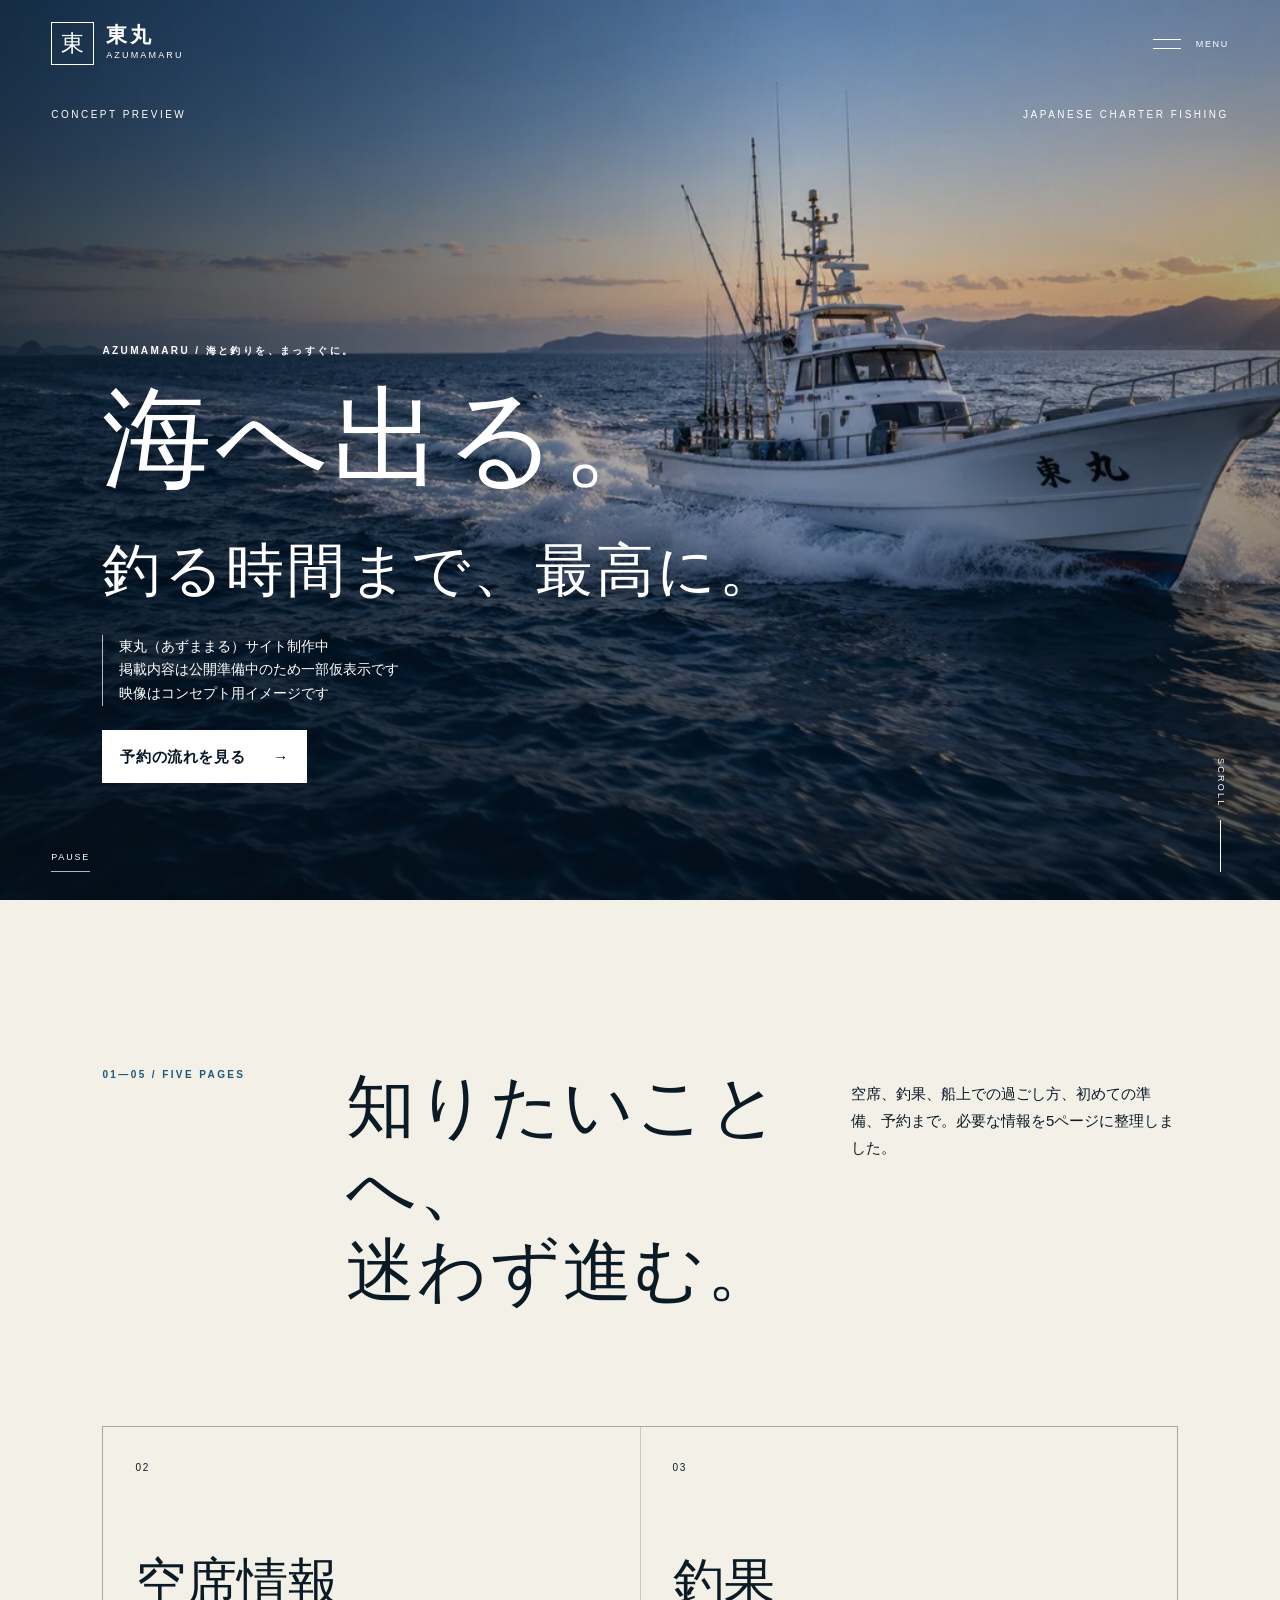
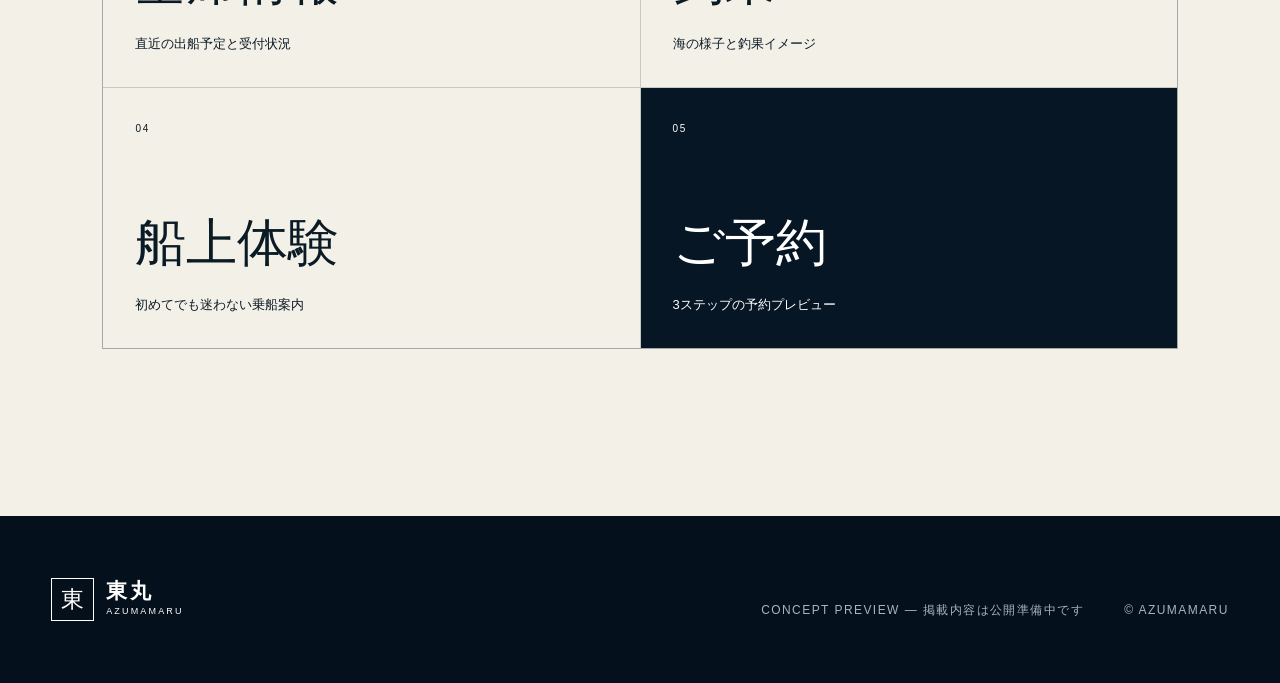
==== commit 8242c8d4: "fix: improve Higashimaru preview UX and media resilience" ====
--- a/higashimaru/index.html
+++ b/higashimaru/index.html
@@ -4,6 +4,6 @@
 <button class="hero-menu-button" type="button" aria-expanded="false" aria-controls="mobile-menu" data-menu-button data-hero-menu><span class="sr-only">メニューを開く</span><i></i><i></i><span>MENU</span></button>
 <header class="site-header" data-header><a class="brand" href="index.html" aria-label="東丸 トップへ"><span class="brand-mark" aria-hidden="true">東</span><span><b>東丸</b><small>AZUMAMARU</small></span></a><nav class="desktop-nav" aria-label="メインメニュー"><a href="index.html" aria-current="page">トップ</a><a href="schedule.html">空席情報</a><a href="catch.html">釣果</a><a href="guide.html">船上体験・初めての方</a><a class="nav-cta" href="reservation.html">ご予約</a></nav><button class="menu-button" type="button" aria-expanded="false" aria-controls="mobile-menu" data-menu-button><span class="sr-only">メニューを開く</span><i></i><i></i></button></header>
 <nav class="mobile-menu" id="mobile-menu" aria-label="メニュー" aria-hidden="true" data-mobile-menu><a href="index.html"><span>01</span>トップ</a><a href="schedule.html"><span>02</span>空席情報</a><a href="catch.html"><span>03</span>釣果</a><a href="guide.html"><span>04</span>船上体験・初めての方</a><a href="reservation.html"><span>05</span>ご予約</a></nav>
-<main id="main"><section class="hero" aria-labelledby="hero-title"><video class="hero-video" autoplay muted loop playsinline preload="metadata" poster="media/hero-boat.webp" data-video><source src="https://cdn.coverr.co/videos/coverr-boat-in-the-sea-5656/720p.mp4" type="video/mp4"></video><div class="hero-shade"></div><div class="hero-topline"><span>CONCEPT PREVIEW</span><span>JAPANESE CHARTER FISHING</span></div><div class="hero-copy"><p class="eyebrow">AZUMAMARU / 海と釣りを、まっすぐに。</p><h1 id="hero-title">海へ出る。<br><em>釣る時間まで、最高に。</em></h1><p class="preview-note">東丸（あずままる）サイト制作中<br>掲載内容は公開準備中のため一部仮表示です</p></div><button class="video-toggle" type="button" data-video-toggle aria-label="背景動画を一時停止">PAUSE</button><a class="scroll-cue" href="#overview"><span>SCROLL</span><i></i></a></section>
+<main id="main"><section class="hero" aria-labelledby="hero-title"><video class="hero-video" autoplay muted loop playsinline preload="metadata" poster="media/hero-boat.webp" data-video><source src="media/hero-boat.mp4" type="video/mp4"></video><div class="hero-shade"></div><div class="hero-topline"><span>CONCEPT PREVIEW</span><span>JAPANESE CHARTER FISHING</span></div><div class="hero-copy"><p class="eyebrow">AZUMAMARU / 海と釣りを、まっすぐに。</p><h1 id="hero-title">海へ出る。<br><em>釣る時間まで、最高に。</em></h1><p class="preview-note">東丸（あずままる）サイト制作中<br>掲載内容は公開準備中のため一部仮表示です<br>映像はコンセプト用イメージです</p><a class="hero-cta" href="reservation.html">予約の流れを見る <span>→</span></a></div><button class="video-toggle" type="button" data-video-toggle aria-label="背景動画を一時停止">PAUSE</button><a class="scroll-cue" href="#overview"><span>SCROLL</span><i></i></a></section>
 <section class="section overview" id="overview"><div class="section-head reveal"><p class="section-index">01—05 / FIVE PAGES</p><h2>知りたいことへ、<br>迷わず進む。</h2><p>空席、釣果、船上での過ごし方、初めての準備、予約まで。必要な情報を5ページに整理しました。</p></div><div class="page-grid"><a class="page-card reveal" href="schedule.html"><span>02</span><h3>空席情報</h3><p>直近の出船予定と受付状況</p></a><a class="page-card reveal" href="catch.html"><span>03</span><h3>釣果</h3><p>海の様子と釣果イメージ</p></a><a class="page-card reveal" href="guide.html"><span>04</span><h3>船上体験</h3><p>初めてでも迷わない乗船案内</p></a><a class="page-card page-card-dark reveal" href="reservation.html"><span>05</span><h3>ご予約</h3><p>3ステップの予約プレビュー</p></a></div></section></main>
 <footer><div class="brand footer-brand"><span class="brand-mark">東</span><span><b>東丸</b><small>AZUMAMARU</small></span></div><p>CONCEPT PREVIEW — 掲載内容は公開準備中です</p><small>© AZUMAMARU</small></footer><script src="script.js?v=3" defer></script></body></html>
--- a/higashimaru/style.css
+++ b/higashimaru/style.css
@@ -25,3 +25,18 @@
 .page-hero{position:relative;min-height:58svh;display:flex;align-items:flex-end;padding:120px clamp(20px,8vw,128px) 70px;color:#fff;background:var(--navy);overflow:hidden}.page-hero::before{content:"";position:absolute;inset:0;background-size:cover;background-position:center;filter:saturate(.78)}.page-hero::after{content:"";position:absolute;inset:0;background:linear-gradient(90deg,rgba(4,15,25,.7),rgba(4,15,25,.2)),linear-gradient(0deg,rgba(4,15,25,.65),transparent)}.page-hero>div{position:relative;z-index:1}.page-hero h1,.guide-hero h1,.reservation-page h1{margin:0;font-family:"Yu Mincho","Hiragino Mincho ProN",serif;font-size:clamp(48px,7vw,96px);font-weight:500;line-height:1.12}.page-hero p:last-child{margin:18px 0 0}.page-hero-schedule::before{background-image:url("media/hero-boat.webp")}.page-hero-catch::before{background-image:url("media/harbor-dawn.webp")}.guide-hero,.reservation-page{min-height:100svh}.guide-hero .film-copy,.reservation-page .reservation-copy{margin-bottom:clamp(65px,9vw,120px)}.guide-hero .film-copy>p:last-child{max-width:570px}.reservation-page .reservation-copy>p{max-width:570px}.text-link{display:inline-block;margin-top:46px;padding-bottom:4px;border-bottom:1px solid currentColor;font-weight:600}
 @media(max-width:900px){.hero-brand{top:15px;left:18px}.hero-menu-button{top:12px;right:18px}.page-grid{grid-template-columns:1fr}.page-card{min-height:210px}.hero-topline{top:76px}}
 @media(max-width:560px){.hero-brand .brand-mark{width:39px;height:39px}.hero-brand .brand b{font-size:18px}.hero-menu-button>span:last-child{display:none}.page-hero{min-height:52svh;padding:110px 20px 52px}.page-hero h1,.guide-hero h1,.reservation-page h1{font-size:43px}}
+
+/* Cross-check polish: conversion, resilience, senior readability */
+.hero-cta{display:inline-flex;align-items:center;justify-content:space-between;gap:28px;min-height:52px;margin-top:24px;padding:13px 18px;background:#fff;color:var(--navy);font-size:15px;font-weight:700;letter-spacing:.04em;transition:transform .25s var(--ease),background .25s var(--ease)}
+.hero-cta:hover,.hero-cta:focus-visible{transform:translateY(-2px);background:var(--paper)}
+.mobile-menu a:last-child{margin-top:16px;padding:16px 18px;background:var(--ink);color:var(--paper);border-bottom:0}
+.media-disclaimer{margin-top:20px!important;padding-left:14px;border-left:1px solid rgba(255,255,255,.55);font-size:14px!important;line-height:1.7;color:rgba(255,255,255,.86)}
+.preview-note{font-size:14px}
+.schedule-row time,.schedule-row span{font-size:14px;line-height:1.55}
+.catch figcaption span{font-size:13px}.catch-disclaimer{font-size:14px;line-height:1.75}
+footer p,footer>small{font-size:12px;line-height:1.65}
+.choice-grid small{font-size:13px}.booking-fields>label,.booking-fields legend{font-size:14px}
+.booking-help{font-size:14px}.booking-summary dt{font-size:13px}.preview-warning p{font-size:14px}
+.booking-complete>p:not(.booking-kicker):not(.booking-complete-mark){font-size:14px}
+.booking-error{min-height:1.5em;margin:14px 0 0;color:#9b2c2c;font-size:14px;font-weight:700}
+@media(max-width:560px){.preview-note{font-size:14px}.schedule-row{min-height:104px}.schedule-row time,.schedule-row span{font-size:14px}.hero-cta{width:min(100%,320px);font-size:16px}.media-disclaimer{font-size:14px!important}}
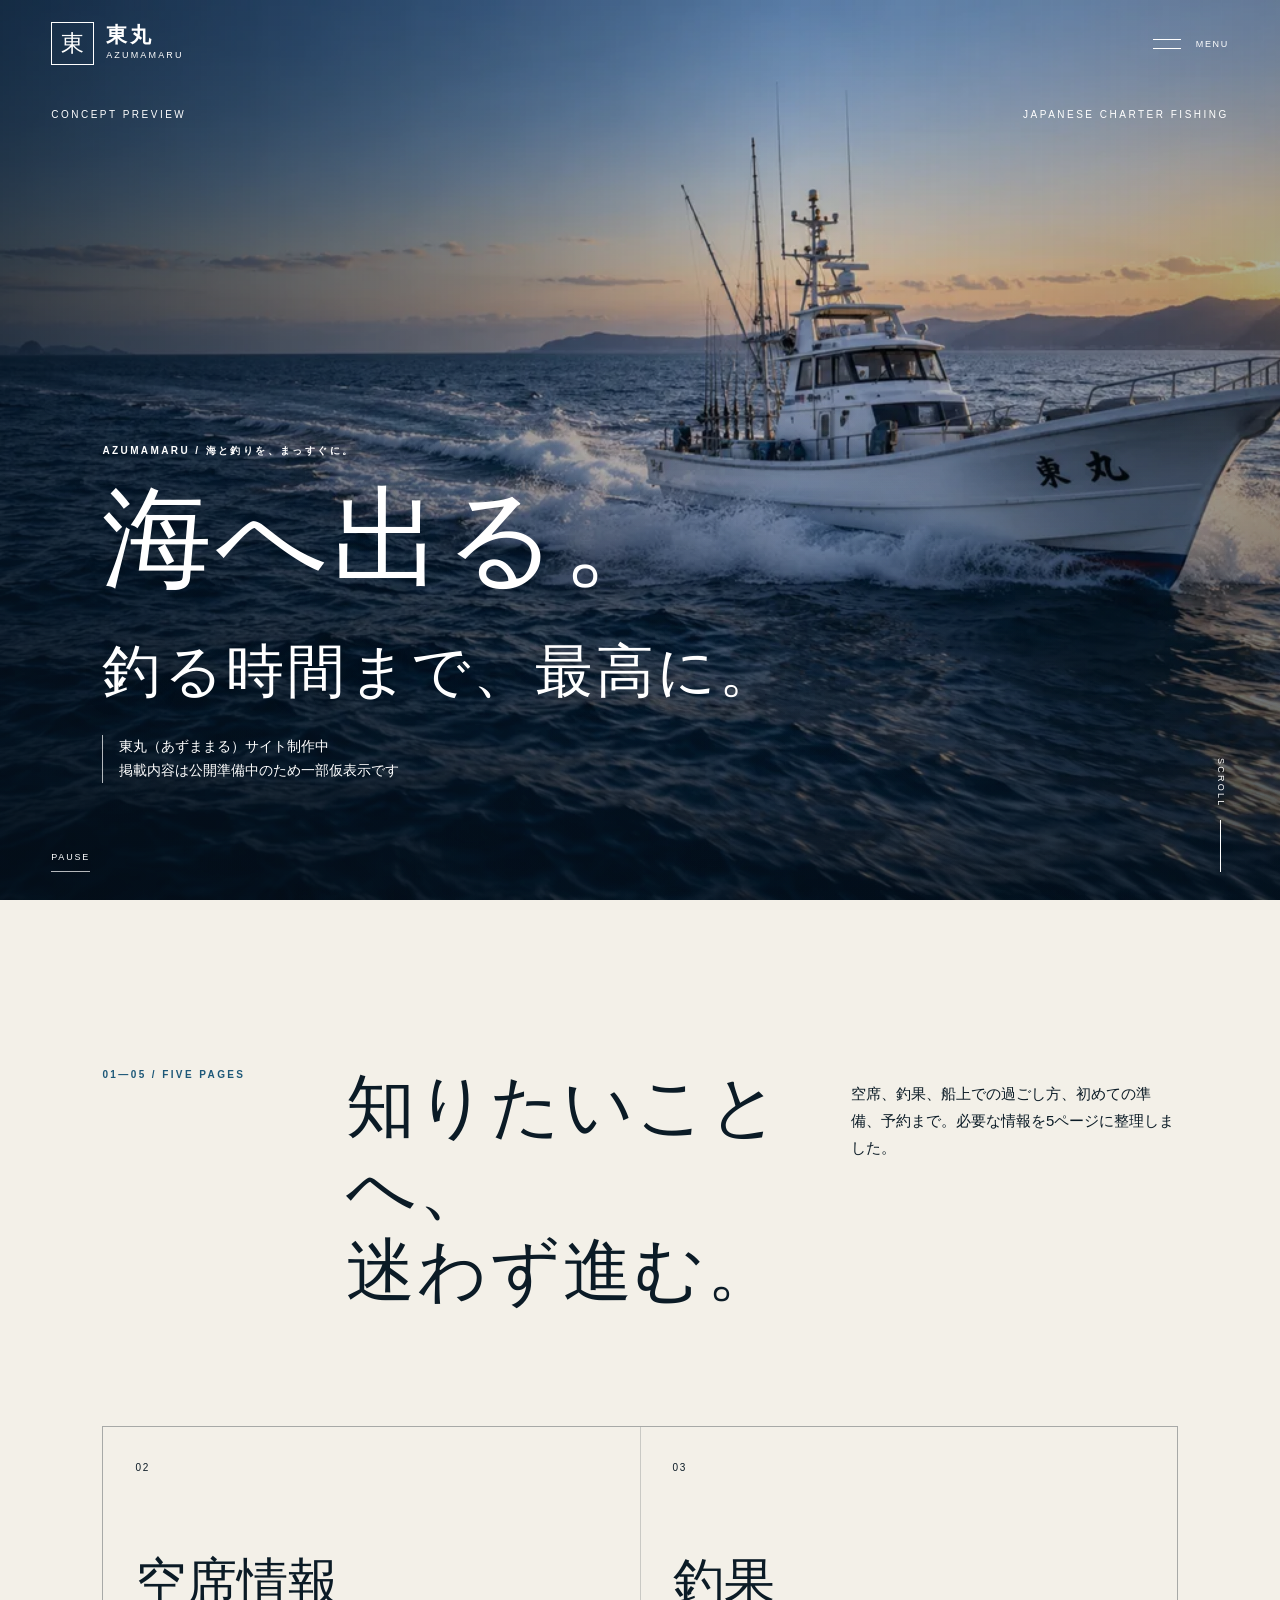
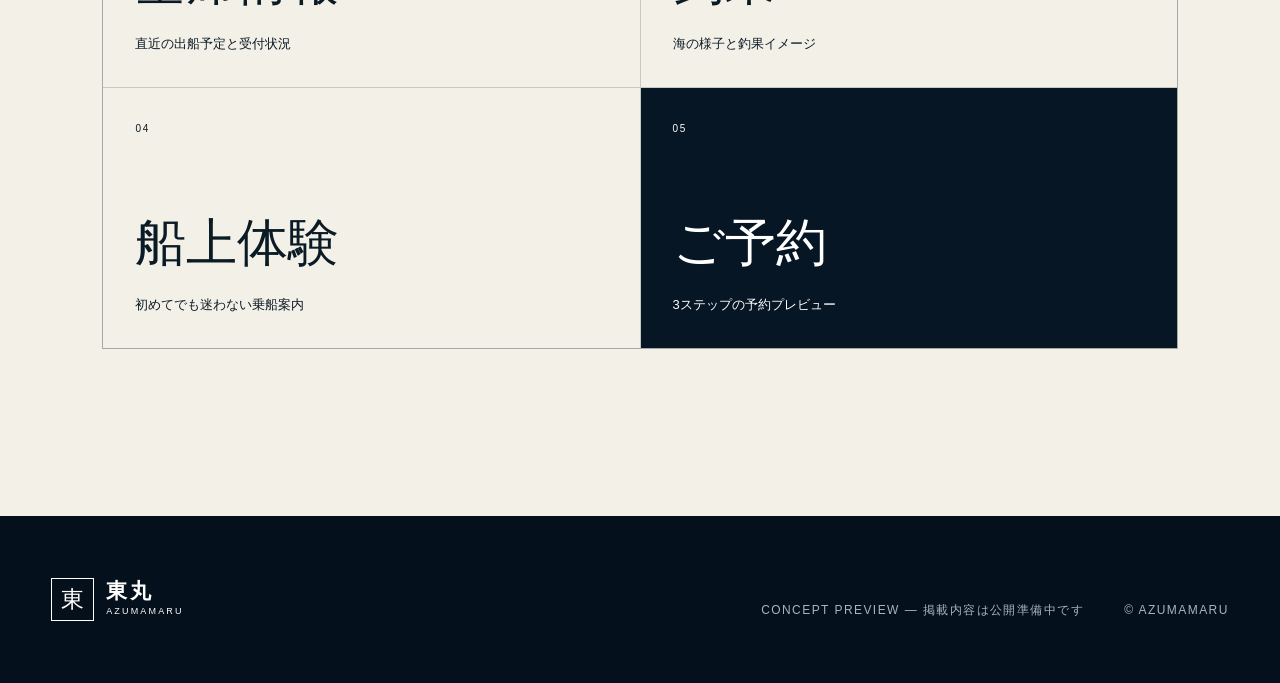
==== commit 7aa3a907: "Restore Higashimaru homepage before preview UX changes" ====
--- a/higashimaru/index.html
+++ b/higashimaru/index.html
@@ -4,6 +4,6 @@
 <button class="hero-menu-button" type="button" aria-expanded="false" aria-controls="mobile-menu" data-menu-button data-hero-menu><span class="sr-only">メニューを開く</span><i></i><i></i><span>MENU</span></button>
 <header class="site-header" data-header><a class="brand" href="index.html" aria-label="東丸 トップへ"><span class="brand-mark" aria-hidden="true">東</span><span><b>東丸</b><small>AZUMAMARU</small></span></a><nav class="desktop-nav" aria-label="メインメニュー"><a href="index.html" aria-current="page">トップ</a><a href="schedule.html">空席情報</a><a href="catch.html">釣果</a><a href="guide.html">船上体験・初めての方</a><a class="nav-cta" href="reservation.html">ご予約</a></nav><button class="menu-button" type="button" aria-expanded="false" aria-controls="mobile-menu" data-menu-button><span class="sr-only">メニューを開く</span><i></i><i></i></button></header>
 <nav class="mobile-menu" id="mobile-menu" aria-label="メニュー" aria-hidden="true" data-mobile-menu><a href="index.html"><span>01</span>トップ</a><a href="schedule.html"><span>02</span>空席情報</a><a href="catch.html"><span>03</span>釣果</a><a href="guide.html"><span>04</span>船上体験・初めての方</a><a href="reservation.html"><span>05</span>ご予約</a></nav>
-<main id="main"><section class="hero" aria-labelledby="hero-title"><video class="hero-video" autoplay muted loop playsinline preload="metadata" poster="media/hero-boat.webp" data-video><source src="media/hero-boat.mp4" type="video/mp4"></video><div class="hero-shade"></div><div class="hero-topline"><span>CONCEPT PREVIEW</span><span>JAPANESE CHARTER FISHING</span></div><div class="hero-copy"><p class="eyebrow">AZUMAMARU / 海と釣りを、まっすぐに。</p><h1 id="hero-title">海へ出る。<br><em>釣る時間まで、最高に。</em></h1><p class="preview-note">東丸（あずままる）サイト制作中<br>掲載内容は公開準備中のため一部仮表示です<br>映像はコンセプト用イメージです</p><a class="hero-cta" href="reservation.html">予約の流れを見る <span>→</span></a></div><button class="video-toggle" type="button" data-video-toggle aria-label="背景動画を一時停止">PAUSE</button><a class="scroll-cue" href="#overview"><span>SCROLL</span><i></i></a></section>
+<main id="main"><section class="hero" aria-labelledby="hero-title"><video class="hero-video" autoplay muted loop playsinline preload="metadata" poster="media/hero-boat.webp" data-video><source src="https://cdn.coverr.co/videos/coverr-boat-in-the-sea-5656/720p.mp4" type="video/mp4"></video><div class="hero-shade"></div><div class="hero-topline"><span>CONCEPT PREVIEW</span><span>JAPANESE CHARTER FISHING</span></div><div class="hero-copy"><p class="eyebrow">AZUMAMARU / 海と釣りを、まっすぐに。</p><h1 id="hero-title">海へ出る。<br><em>釣る時間まで、最高に。</em></h1><p class="preview-note">東丸（あずままる）サイト制作中<br>掲載内容は公開準備中のため一部仮表示です</p></div><button class="video-toggle" type="button" data-video-toggle aria-label="背景動画を一時停止">PAUSE</button><a class="scroll-cue" href="#overview"><span>SCROLL</span><i></i></a></section>
 <section class="section overview" id="overview"><div class="section-head reveal"><p class="section-index">01—05 / FIVE PAGES</p><h2>知りたいことへ、<br>迷わず進む。</h2><p>空席、釣果、船上での過ごし方、初めての準備、予約まで。必要な情報を5ページに整理しました。</p></div><div class="page-grid"><a class="page-card reveal" href="schedule.html"><span>02</span><h3>空席情報</h3><p>直近の出船予定と受付状況</p></a><a class="page-card reveal" href="catch.html"><span>03</span><h3>釣果</h3><p>海の様子と釣果イメージ</p></a><a class="page-card reveal" href="guide.html"><span>04</span><h3>船上体験</h3><p>初めてでも迷わない乗船案内</p></a><a class="page-card page-card-dark reveal" href="reservation.html"><span>05</span><h3>ご予約</h3><p>3ステップの予約プレビュー</p></a></div></section></main>
 <footer><div class="brand footer-brand"><span class="brand-mark">東</span><span><b>東丸</b><small>AZUMAMARU</small></span></div><p>CONCEPT PREVIEW — 掲載内容は公開準備中です</p><small>© AZUMAMARU</small></footer><script src="script.js?v=3" defer></script></body></html>
